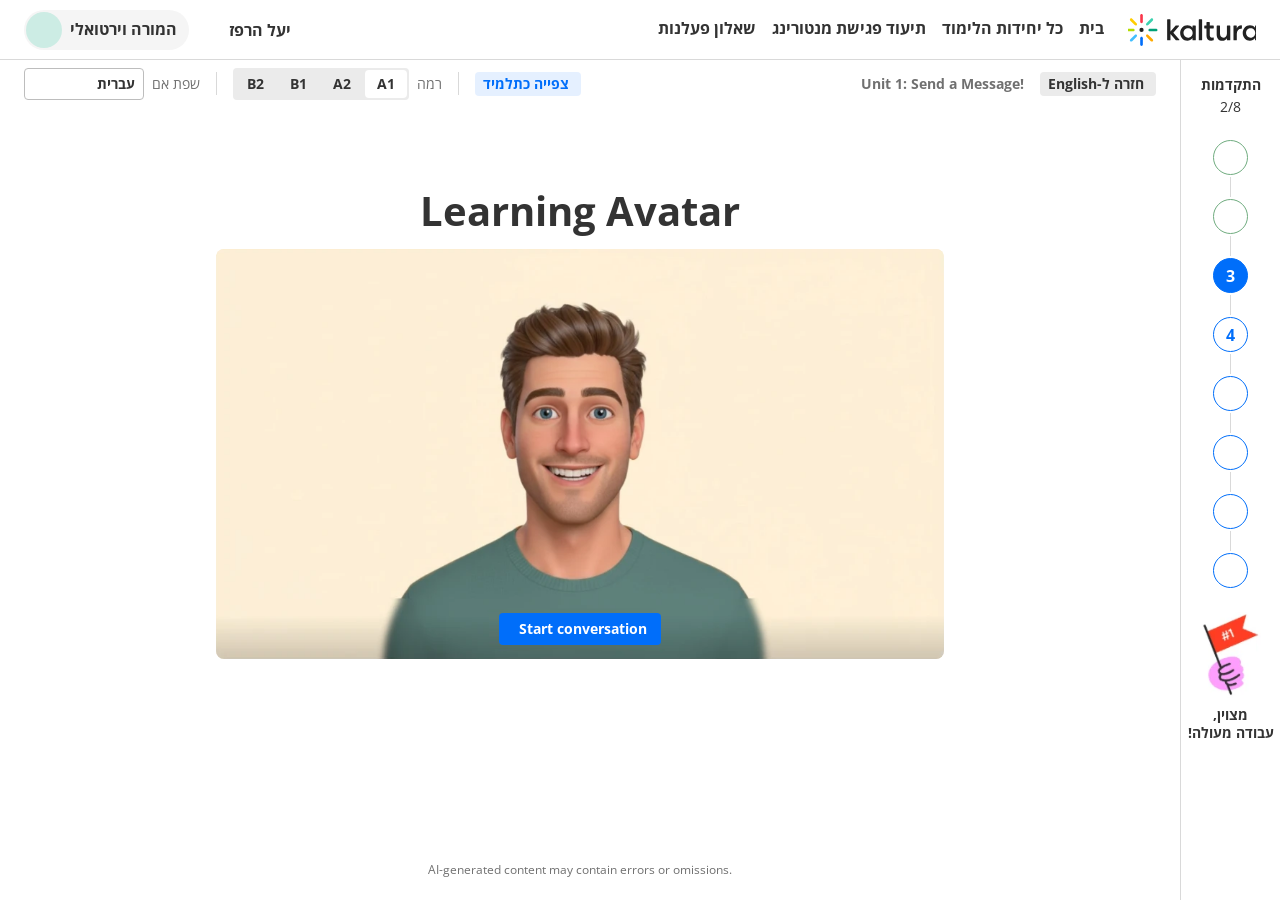
==== lesson.html @ 0e534168 "Add landing, unit and lesson prototypes; update DS to v1.1 (MoE-720) - Landing pages (landing.html, " ====
<!DOCTYPE html>
<html lang="he" dir="rtl">
<head>
  <meta charset="utf-8">
  <meta name="viewport" content="width=device-width, initial-scale=1">
  <title>שיעור - Kaltura</title>
  <link rel="stylesheet" href="ds/styles.css">
  <!-- Prototype-only: Hebrew font. DS font (Lato) has no Hebrew glyphs. -->
  <link rel="stylesheet" href="https://fonts.googleapis.com/css2?family=Open+Sans:wght@400;700&display=swap">
  <link rel="stylesheet" href="app.css">
</head>
<body>
  <!-- Lesson shell: Figma MoE-720 "Learning Component Page" (node 4742-72866). Static front end.
       The lesson content loads in the iframe (lesson-content.html). -->
  <div class="app unit-page lesson-page">

    <header class="app-header">
      <a href="index.html"><img class="app-logo" src="assets/kaltura-logo-cropped.svg" alt="Kaltura"></a>
      <nav class="app-nav" aria-label="ניווט ראשי">
        <a href="index.html" class="app-nav-link">בית</a>
        <a href="unit.html" class="app-nav-link">כל יחידות הלימוד</a>
        <a href="#" class="app-nav-link">תיעוד פגישת מנטורינג</a>
        <a href="#" class="app-nav-link">שאלון פעלנות</a>
      </nav>
      <div class="app-header-spacer"></div>
      <button class="app-user-menu" type="button">
        <ds-icon name="user" size="24"></ds-icon>
        <span>יעל הרפז</span>
        <ds-icon name="chevron-down" size="16"></ds-icon>
      </button>
      <button class="unit-tutor" type="button">
        <span>המורה וירטואלי</span>
        <!-- Figma shows an illustrated avatar; no image asset yet, so a DS user picture with an icon stands in -->
        <span class="ds-user-picture ds-user-picture-md ds-user-picture-round"><ds-icon name="gen-ai" size="24"></ds-icon></span>
      </button>
    </header>

    <div class="lesson-layout">
      <aside class="lesson-rail" aria-label="התקדמות ביחידה">
        <span class="lesson-rail-title">התקדמות</span>
        <span id="lesson-progress">2/8</span>
        <ol class="lesson-steps">
          <li><span class="lesson-step lesson-step-done"><ds-icon name="check" size="24"></ds-icon></span></li>
          <li><span class="lesson-step lesson-step-done"><ds-icon name="check" size="24"></ds-icon></span></li>
          <li><span class="lesson-step lesson-step-current" aria-current="step">3</span></li>
          <li><span class="lesson-step">4</span></li>
          <li><span class="lesson-step"><ds-icon name="lock" size="24"></ds-icon></span></li>
          <li><span class="lesson-step"><ds-icon name="lock" size="24"></ds-icon></span></li>
          <li><span class="lesson-step"><ds-icon name="lock" size="24"></ds-icon></span></li>
          <li><span class="lesson-step"><ds-icon name="lock" size="24"></ds-icon></span></li>
        </ol>
        <!-- Cropped from a screenshot of the live app; replace with the original asset when available -->
        <img class="lesson-cheer-art" src="assets/lesson-flag.png" alt="">
        <span class="lesson-cheer">מצוין,<br>עבודה מעולה!</span>
      </aside>

      <main class="lesson-main">
        <div class="lesson-bar">
          <a class="lesson-back" href="unit.html"><ds-icon name="arrow-right" size="16"></ds-icon><span>חזרה ל-<span dir="ltr">English</span></span></a>
          <span class="lesson-name" dir="ltr">Unit 1: Send a Message!</span>
          <div class="lesson-bar-spacer"></div>
          <span class="lesson-mode-pill"><ds-icon name="visible" size="16"></ds-icon><span>צפייה כתלמיד</span></span>
          <span class="lesson-bar-divider" aria-hidden="true"></span>
          <!-- Student view settings (teacher previews as a student): level (DS segmented) and the student's native language (DS select) -->
          <div class="lesson-bar-group">
            <span class="lesson-bar-label" id="lesson-level-label">רמה</span>
            <div class="ds-segmented" role="radiogroup" aria-labelledby="lesson-level-label">
              <button class="ds-segmented-item" role="radio" aria-checked="true"><span>A1</span></button>
              <button class="ds-segmented-item" role="radio" aria-checked="false"><span>A2</span></button>
              <button class="ds-segmented-item" role="radio" aria-checked="false"><span>B1</span></button>
              <button class="ds-segmented-item" role="radio" aria-checked="false"><span>B2</span></button>
            </div>
          </div>
          <span class="lesson-bar-divider" aria-hidden="true"></span>
          <div class="lesson-bar-group">
            <span class="lesson-bar-label" id="lesson-lang-label">שפת אם</span>
            <div class="ds-select-wrapper lesson-lang-select">
              <button class="ds-select" aria-haspopup="listbox" aria-labelledby="lesson-lang-label">
                <span>עברית</span>
                <ds-icon class="ds-select-chevron" name="chevron-down" size="16"></ds-icon>
              </button>
              <div class="ds-select-menu" role="listbox">
                <button class="ds-select-item" role="option" aria-selected="true" data-value="he"><span class="ds-select-item-label">עברית</span><ds-icon class="ds-select-item-trailing" name="check" size="16"></ds-icon></button>
                <button class="ds-select-item" role="option" data-value="ar"><span class="ds-select-item-label">ערבית</span></button>
                <button class="ds-select-item" role="option" data-value="en"><span class="ds-select-item-label">אנגלית</span></button>
              </div>
            </div>
          </div>
        </div>
        <iframe class="lesson-frame" src="lesson-content.html" title="תוכן השיעור"></iframe>
      </main>
    </div>


  </div>

  <script src="ds/ds-icons.js"></script>
  <script src="ds/ds.js"></script>
</body>
</html>
---- ds/styles.css ----
/* ============================================
   @ds/ui — Design System Styles
   ============================================ */

@import url('https://fonts.googleapis.com/css2?family=Lato:wght@400;700&display=swap');

/* ---- Design Tokens ---- */
:root {
  /* Primary */
  --ds-primary: #006efa;
  --ds-primary-darker: #004cad;
  --ds-primary-brighter: #4798ff;
  --ds-primary-text-contrast: #ffffff;

  /* Danger */
  --ds-danger: #ca1c2d;
  --ds-danger-darker: #9d1523;
  --ds-danger-brighter: #e33547;
  --ds-danger-text-contrast: #ffffff;

  /* Acknowledgement */
  --ds-warning: #E86925;
  --ds-warning-text-contrast: #ffffff;
  --ds-success: #23803a;
  --ds-success-text-contrast: #ffffff;

  /* Brand */
  --ds-stream-blue: #006EFA;
  --ds-screen-green: #00A078;

  /* Accent (selected-tab indicator) */
  --ds-accent: #ffaa00;

  /* Secondary text (menu item descriptions) */
  --ds-text-subtle: #888888;
  --ds-text-subtle-disabled: #cccccc;

  /* Tints — translucent brand colors for hover / selected backgrounds */
  --ds-primary-tint-6: rgba(0,110,250,0.06);
  --ds-primary-tint-10: rgba(0,110,250,0.1);
  --ds-danger-tint-10: rgba(202,28,45,0.1);

  /* Tones — Light Theme */
  --ds-tone-1: #333333;
  --ds-tone-2: #707070;
  --ds-tone-3: #878787;
  --ds-tone-4: #bdbdbd;
  --ds-tone-5: #d9d9d9;
  --ds-tone-6: #ebebeb;
  --ds-tone-7: #f5f5f5;
  --ds-tone-8: #ffffff;

  /* Surfaces */
  --ds-background: #ffffff;
  --ds-paper: #f5f5f5;
  --ds-elevated: #ffffff;

  /* Opacity — Black */
  --ds-b-20: rgba(0,0,0,0.2);
  --ds-b-30: rgba(0,0,0,0.3);
  --ds-b-40: rgba(0,0,0,0.4);
  --ds-b-60: rgba(0,0,0,0.6);
  --ds-b-70: rgba(0,0,0,0.7);
  --ds-b-100: #000000;

  /* Opacity — White */
  --ds-w-20: rgba(255,255,255,0.2);
  --ds-w-40: rgba(255,255,255,0.4);
  --ds-w-60: rgba(255,255,255,0.6);
  --ds-w-70: rgba(255,255,255,0.7);
  --ds-w-80: rgba(255,255,255,0.8);
  --ds-w-100: #ffffff;

  /* Hover Mode */
  --ds-hover-black: #000000;

  /* Radius */
  --ds-roundness-tiny: 3px;
  --ds-roundness-1: 4px;
  --ds-roundness-2: 8px;
  --ds-roundness-3: 12px;

  /* Spacing — 4px base. space-N = N x 4px. Half steps use a dash: 1-5 = 1.5 x 4px = 6px. */
  --ds-space-0-25: 1px;
  --ds-space-0-5: 2px;
  --ds-space-0-75: 3px;
  --ds-space-1: 4px;
  --ds-space-1-5: 6px;
  --ds-space-2: 8px;
  --ds-space-2-5: 10px;
  --ds-space-3: 12px;
  --ds-space-3-5: 14px;
  --ds-space-4: 16px;
  --ds-space-4-5: 18px;
  --ds-space-5: 20px;
  --ds-space-5-5: 22px;
  --ds-space-6: 24px;
  --ds-space-7: 28px;
  --ds-space-8: 32px;
  --ds-space-10: 40px;
  --ds-space-16: 64px;

  /* Typography */
  --ds-font-family: 'Lato', sans-serif;

  --ds-font-size-1: 11px;
  --ds-font-size-2: 12px;
  --ds-font-size-3: 13px;
  --ds-font-size-4: 14px;
  --ds-font-size-5: 16px;
  --ds-font-size-6: 18px;
  --ds-font-size-7: 48px;
  --ds-font-size-h3: 24px;

  --ds-font-weight-regular: 400;
  --ds-font-weight-bold: 700;

  --ds-line-height-solid: 1;
  --ds-line-height-16: 16px;
  --ds-line-height-18: 18px;
  --ds-line-height-20: 20px;
  --ds-line-height-21: 21px;
  --ds-line-height-24: 24px;
  --ds-line-height-h3: 1.2;

  /* Shadows */
  --ds-shadow-menu: 0 0 0 1px var(--ds-b-20), 0 4px 30px -8px var(--ds-b-20);
  --ds-shadow-floating: 0 0 0 0 var(--ds-b-20), 0 4px 30px 0 var(--ds-b-20);

  /* Motion */
  --ds-duration-fast: 0.1s;
  --ds-duration-base: 0.15s;
  --ds-duration-slow: 0.2s;
  --ds-duration-exit: 0.35s;
  --ds-duration-enter: 0.5s;
  --ds-duration-spin: 0.8s;
  --ds-ease-out: cubic-bezier(0.16, 1, 0.3, 1);

  /* Opacity */
  --ds-opacity-disabled: 0.5;

  /* Layering */
  --ds-z-dropdown: 100;
  --ds-z-tooltip: 100;
  --ds-z-modal: 1000;
  --ds-z-toast: 9999;

  /* Modal widths */
  --ds-modal-width-sm: 400px;
  --ds-modal-width-md: 560px;
  --ds-modal-width-lg: 800px;
  --ds-modal-width-xl: 960px;
}

/* ---- Dark Theme Override ---- */
[data-theme="dark"] {
  --ds-tone-1: #FFFFFF;
  --ds-tone-2: #CCCCCC;
  --ds-tone-3: #999999;
  --ds-tone-4: #666666;
  --ds-tone-5: #525252;
  --ds-tone-6: #383838;
  --ds-tone-7: #212121;
  --ds-tone-8: #000000;
  --ds-background: #121212;
  --ds-paper: #242424;
  --ds-elevated: #333333;
}

/* ---- Global Typography ---- */
html, body {
  font-family: var(--ds-font-family);
}

/* ---- Base Reset for DS components ---- */
[class^="ds-"],
[class*=" ds-"] {
  box-sizing: border-box;
  font-family: var(--ds-font-family);
}

/* ============================================
   Button
   ============================================ */
.ds-btn {
  display: inline-flex;
  align-items: center;
  justify-content: center;
  gap: var(--ds-space-1-5);
  font-family: var(--ds-font-family);
  font-weight: var(--ds-font-weight-bold);
  font-size: var(--ds-font-size-4);
  border: none;
  cursor: pointer;
  transition: all var(--ds-duration-base);
  border-radius: var(--ds-roundness-1);
  white-space: nowrap;
  text-decoration: none;
  line-height: var(--ds-line-height-solid);
}
.ds-btn:focus-visible {
  outline: 2px solid var(--ds-primary);
  outline-offset: 2px;
}

/* Sizes */
.ds-btn-sm { height: 24px; min-width: 70px; padding: 0 var(--ds-space-2-5); font-size: var(--ds-font-size-3); }
.ds-btn-md { height: 32px; min-width: 86px; padding: 0 var(--ds-space-3-5); }
.ds-btn-lg { height: 40px; min-width: 99px; padding: 0 var(--ds-space-4-5); font-size: var(--ds-font-size-5); }
.ds-btn-xl { height: 48px; min-width: 99px; padding: 0 var(--ds-space-5-5); font-size: var(--ds-font-size-5); }

/* Variants */
.ds-btn-primary { background: var(--ds-primary); color: var(--ds-primary-text-contrast); }
.ds-btn-primary:hover { background: var(--ds-primary-darker); }

.ds-btn-secondary { background: var(--ds-tone-6); color: var(--ds-tone-1); border: none; }
.ds-btn-secondary:hover { background: var(--ds-tone-5); }

.ds-btn-danger { background: var(--ds-danger); color: var(--ds-danger-text-contrast); }
.ds-btn-danger:hover { background: var(--ds-danger-darker); }

/* Disabled — applied via :disabled pseudo-class for real buttons.
   Outline style: empty background, tone-4 border and text. */
.ds-btn:disabled,
.ds-btn[aria-disabled="true"] {
  background: transparent;
  color: var(--ds-tone-4);
  border: 1px solid var(--ds-tone-4);
  cursor: not-allowed;
  pointer-events: none;
}

/* Borderless — transparent bg, colored text, bg on hover */
.ds-btn-borderless { background: transparent; }
.ds-btn-borderless.ds-btn-primary { background: transparent; color: var(--ds-primary); }
.ds-btn-borderless.ds-btn-primary:hover { background: var(--ds-primary-tint-10); }
.ds-btn-borderless.ds-btn-secondary { background: transparent; color: var(--ds-tone-1); }
.ds-btn-borderless.ds-btn-secondary:hover { background: var(--ds-tone-5); }
.ds-btn-borderless.ds-btn-danger { background: transparent; color: var(--ds-danger); }
.ds-btn-borderless.ds-btn-danger:hover { background: var(--ds-danger-tint-10); }
/* Borderless disabled: no border, tone-4 text */
.ds-btn.ds-btn-borderless:disabled,
.ds-btn.ds-btn-borderless[aria-disabled="true"] {
  background: transparent;
  color: var(--ds-tone-4);
  border: none;
}

/* Icon-only */
.ds-btn-icon { min-width: unset; padding: 0; }
.ds-btn-icon.ds-btn-sm { width: 24px; }
.ds-btn-icon.ds-btn-md { width: 32px; }
.ds-btn-icon.ds-btn-md svg { width: 24px; height: 24px; }
.ds-btn-icon.ds-btn-lg { width: 40px; }
.ds-btn-icon.ds-btn-lg svg { width: 24px; height: 24px; }
.ds-btn-icon.ds-btn-xl { width: 48px; }

/* Circular */
.ds-btn-circular {
  display: inline-flex;
  align-items: center;
  justify-content: center;
  border-radius: 50%;
  border: none;
  cursor: pointer;
  background: var(--ds-b-60);
  color: var(--ds-w-100);
  transition: all var(--ds-duration-base);
  padding: 0;
}
.ds-btn-circular:hover {
  background: var(--ds-b-70);
}
.ds-btn-circular:focus-visible {
  background: var(--ds-b-70);
  outline: 2px solid var(--ds-primary);
  outline-offset: 2px;
}
.ds-btn-circular:disabled,
.ds-btn-circular[aria-disabled="true"] {
  background: var(--ds-tone-5);
  color: var(--ds-tone-4);
  cursor: not-allowed;
  pointer-events: none;
}
.ds-btn-circular-sm { width: 32px; height: 32px; }
.ds-btn-circular-sm svg { width: 24px; height: 24px; }
.ds-btn-circular-md { width: 48px; height: 48px; }
.ds-btn-circular-md svg { width: 36px; height: 36px; }
.ds-btn-circular-lg { width: 56px; height: 56px; }
.ds-btn-circular-lg svg { width: 36px; height: 36px; }

/* Circular — dark theme */
[data-theme="dark"] .ds-btn-circular {
  background: var(--ds-w-60);
  color: var(--ds-w-100);
}
[data-theme="dark"] .ds-btn-circular:hover {
  background: var(--ds-w-70);
}
[data-theme="dark"] .ds-btn-circular:focus-visible {
  background: var(--ds-w-70);
}

/* ============================================
   Input
   ============================================ */
.ds-input {
  font-family: var(--ds-font-family);
  font-weight: var(--ds-font-weight-regular);
  border: 1px solid var(--ds-tone-3);
  border-radius: var(--ds-roundness-1);
  background: var(--ds-tone-8);
  color: var(--ds-tone-1);
  outline: none;
  transition: all var(--ds-duration-base);
  padding: 0 var(--ds-space-2-5);
  width: 100%;
}
.ds-input::placeholder { color: var(--ds-tone-3); }
.ds-input:hover { border-color: var(--ds-tone-2); }
.ds-input:focus { border-color: var(--ds-primary); }

/* Sizes */
.ds-input-md { height: 32px; font-size: var(--ds-font-size-4); }
.ds-input-lg { height: 40px; font-size: var(--ds-font-size-5); }
.ds-input-xl { height: 48px; font-size: var(--ds-font-size-5); }

/* States */
.ds-input-error { border-color: var(--ds-danger); }
.ds-input-error:focus { border-color: var(--ds-danger); }

.ds-input:disabled {
  background: var(--ds-tone-8);
  border-color: var(--ds-tone-4);
  color: var(--ds-tone-4);
  cursor: not-allowed;
}

/* ============================================
   Textarea
   ============================================ */
.ds-textarea {
  font-family: var(--ds-font-family);
  font-weight: var(--ds-font-weight-regular);
  border: 1px solid var(--ds-tone-3);
  border-radius: var(--ds-roundness-1);
  background: var(--ds-tone-8);
  color: var(--ds-tone-1);
  outline: none;
  transition: all var(--ds-duration-base);
  padding: var(--ds-space-2) var(--ds-space-2-5);
  min-height: 88px;
  resize: vertical;
  font-size: var(--ds-font-size-4);
  width: 100%;
}
.ds-textarea::placeholder { color: var(--ds-tone-3); }
.ds-textarea:hover { border-color: var(--ds-tone-2); }
.ds-textarea:focus { border-color: var(--ds-primary); }
.ds-textarea-error { border-color: var(--ds-danger); }
.ds-textarea-error:focus { border-color: var(--ds-danger); }
.ds-textarea:disabled {
  background: var(--ds-tone-8);
  border-color: var(--ds-tone-4);
  color: var(--ds-tone-4);
  cursor: not-allowed;
}

/* ============================================
   Checkbox
   ============================================ */
.ds-checkbox {
  display: inline-flex;
  align-items: center;
  gap: var(--ds-space-2);
  cursor: pointer;
  font-size: var(--ds-font-size-4);
  color: var(--ds-tone-1);
  position: relative;
}
.ds-checkbox-input {
  position: absolute;
  width: 1px;
  height: 1px;
  padding: 0;
  margin: -1px;
  overflow: hidden;
  clip: rect(0,0,0,0);
  white-space: nowrap;
  border-width: 0;
}
.ds-checkbox-indicator {
  width: 18px;
  height: 18px;
  flex-shrink: 0;
  border: 1px solid var(--ds-tone-3);
  border-radius: var(--ds-roundness-1);
  background: var(--ds-tone-8);
  display: inline-flex;
  align-items: center;
  justify-content: center;
  transition: all var(--ds-duration-base);
}
.ds-checkbox-indicator svg {
  display: none;
}

/* Checked */
.ds-checkbox-input:checked + .ds-checkbox-indicator {
  background: var(--ds-primary);
  border-color: var(--ds-primary);
}
.ds-checkbox-input:checked + .ds-checkbox-indicator svg {
  display: block;
}

/* Indeterminate */
.ds-checkbox-input:indeterminate + .ds-checkbox-indicator {
  background: var(--ds-primary);
  border-color: var(--ds-primary);
}
.ds-checkbox-input:indeterminate + .ds-checkbox-indicator svg {
  display: block;
}

/* Disabled */
.ds-checkbox-input:disabled + .ds-checkbox-indicator {
  background: var(--ds-tone-7);
  border-color: var(--ds-tone-4);
  cursor: not-allowed;
}
.ds-checkbox-input:disabled ~ .ds-checkbox-label {
  color: var(--ds-tone-4);
  cursor: not-allowed;
}
.ds-checkbox:has(.ds-checkbox-input:disabled) {
  cursor: not-allowed;
}

/* Focus */
.ds-checkbox-input:focus-visible + .ds-checkbox-indicator {
  outline: 2px solid var(--ds-primary);
  outline-offset: 2px;
}

/* ============================================
   Radio
   ============================================ */
.ds-radio {
  display: inline-flex;
  align-items: center;
  gap: var(--ds-space-2);
  cursor: pointer;
  font-size: var(--ds-font-size-4);
  color: var(--ds-tone-1);
  position: relative;
}
.ds-radio-input {
  position: absolute;
  width: 1px;
  height: 1px;
  padding: 0;
  margin: -1px;
  overflow: hidden;
  clip: rect(0,0,0,0);
  white-space: nowrap;
  border-width: 0;
}
.ds-radio-indicator {
  width: 18px;
  height: 18px;
  flex-shrink: 0;
  border: 1px solid var(--ds-tone-3);
  border-radius: 50%;
  background: var(--ds-tone-8);
  display: inline-flex;
  align-items: center;
  justify-content: center;
  transition: all var(--ds-duration-base);
}
.ds-radio-indicator::after {
  content: '';
  display: block;
  width: 8px;
  height: 8px;
  background: var(--ds-w-100);
  border-radius: 50%;
  opacity: 0;
  transition: opacity var(--ds-duration-base);
}

/* Selected */
.ds-radio-input:checked + .ds-radio-indicator {
  background: var(--ds-primary);
  border-color: var(--ds-primary);
}
.ds-radio-input:checked + .ds-radio-indicator::after {
  opacity: 1;
}

/* Disabled */
.ds-radio-input:disabled + .ds-radio-indicator {
  background: var(--ds-tone-7);
  border-color: var(--ds-tone-4);
  cursor: not-allowed;
}
.ds-radio-input:disabled ~ .ds-radio-label {
  color: var(--ds-tone-4);
  cursor: not-allowed;
}
.ds-radio:has(.ds-radio-input:disabled) {
  cursor: not-allowed;
}

/* Focus */
.ds-radio-input:focus-visible + .ds-radio-indicator {
  outline: 2px solid var(--ds-primary);
  outline-offset: 2px;
}

/* ============================================
   Switch
   ============================================ */
.ds-switch {
  display: inline-flex;
  align-items: center;
  gap: var(--ds-space-2);
}
.ds-switch-track {
  position: relative;
  cursor: pointer;
  transition: all var(--ds-duration-base);
  border-radius: var(--ds-roundness-3);
  border: none;
  padding: 0;
  outline: none;
}
.ds-switch-track:focus-visible {
  outline: 2px solid var(--ds-primary);
  outline-offset: 2px;
}

/* Sizes */
.ds-switch-sm { width: 32px; height: 16px; }
.ds-switch-lg { width: 44px; height: 24px; }

/* States */
.ds-switch-off { background: var(--ds-tone-3); }
.ds-switch-on { background: var(--ds-primary); }

.ds-switch-handle {
  position: absolute;
  top: 2px;
  background: var(--ds-w-100);
  border-radius: 50%;
  transition: all var(--ds-duration-base);
}
.ds-switch-sm .ds-switch-handle { width: 12px; height: 12px; }
.ds-switch-lg .ds-switch-handle { width: 20px; height: 20px; }

.ds-switch-off .ds-switch-handle { left: 2px; }
.ds-switch-on.ds-switch-sm .ds-switch-handle { left: 18px; }
.ds-switch-on.ds-switch-lg .ds-switch-handle { left: 22px; }

/* Disabled */
.ds-switch-track:disabled {
  opacity: var(--ds-opacity-disabled);
  cursor: not-allowed;
}

.ds-switch-content {
  display: flex;
  flex-direction: column;
}
.ds-switch-label {
  font-size: var(--ds-font-size-4);
  font-weight: var(--ds-font-weight-bold);
  color: var(--ds-tone-1);
}
.ds-switch-description {
  font-size: var(--ds-font-size-3);
  color: var(--ds-tone-2);
}

/* ============================================
   FormField
   ============================================ */
.ds-form-field {
  margin-bottom: var(--ds-space-5);
}
.ds-form-label {
  display: flex;
  align-items: center;
  gap: var(--ds-space-1-5);
  font-family: var(--ds-font-family);
  font-size: var(--ds-font-size-4);
  font-weight: var(--ds-font-weight-bold);
  margin-bottom: var(--ds-space-1);
  color: var(--ds-tone-1);
}
.ds-form-counter {
  font-weight: var(--ds-font-weight-regular);
  color: var(--ds-tone-2);
  margin-left: auto;
}
.ds-form-desc {
  font-family: var(--ds-font-family);
  font-size: var(--ds-font-size-3);
  font-weight: var(--ds-font-weight-bold);
  color: var(--ds-tone-2);
  margin: 0 0 var(--ds-space-1);
}
.ds-form-error {
  font-family: var(--ds-font-family);
  font-size: var(--ds-font-size-4);
  color: var(--ds-danger);
  margin-top: var(--ds-space-1);
}

/* ============================================
   Select
   ============================================ */

/* -- Wrapper (positions trigger + menu) -- */
.ds-select-wrapper {
  position: relative;
  display: inline-block;
}

/* -- Trigger -- */
.ds-select {
  display: inline-flex;
  align-items: center;
  gap: var(--ds-space-2);
  height: 32px;
  padding: 0 var(--ds-space-2);
  font-family: var(--ds-font-family);
  font-weight: var(--ds-font-weight-bold);
  font-size: var(--ds-font-size-4);
  color: var(--ds-tone-1);
  background: var(--ds-background);
  border: 1px solid var(--ds-tone-4);
  border-radius: var(--ds-roundness-1);
  cursor: pointer;
  outline: none;
  transition: all var(--ds-duration-base);
  white-space: nowrap;
  line-height: var(--ds-line-height-solid);
}
.ds-select:hover {
  background: var(--ds-tone-6);
  border-color: var(--ds-tone-5);
}
.ds-select:focus-visible,
.ds-select[aria-expanded="true"] {
  background: var(--ds-tone-6);
  border-color: var(--ds-tone-6);
}
.ds-select:disabled,
.ds-select[aria-disabled="true"] {
  background: var(--ds-background);
  border-color: var(--ds-tone-6);
  color: var(--ds-tone-4);
  cursor: not-allowed;
  pointer-events: none;
}
.ds-select:disabled .ds-select-icon,
.ds-select[aria-disabled="true"] .ds-select-icon {
  color: var(--ds-tone-4);
}

/* Chevron flip when open */
.ds-select[aria-expanded="true"] .ds-select-chevron {
  transform: rotate(180deg);
}

/* Borderless variant */
.ds-select-borderless {
  border-color: transparent;
}
.ds-select-borderless:hover {
  border-color: transparent;
}
.ds-select-borderless:focus-visible,
.ds-select-borderless[aria-expanded="true"] {
  border-color: transparent;
}
.ds-select-borderless:disabled,
.ds-select-borderless[aria-disabled="true"] {
  border-color: transparent;
}

/* Icon-only trigger */
.ds-select-icon-only {
  padding: 0 var(--ds-space-1);
}

/* Select icon wrapper (leading icon) */
.ds-select-icon {
  display: inline-flex;
  flex-shrink: 0;
  color: var(--ds-tone-1);
}

/* Chevron */
.ds-select-chevron {
  display: inline-flex;
  flex-shrink: 0;
  color: var(--ds-tone-2);
  transition: transform var(--ds-duration-base);
}
.ds-select:disabled .ds-select-chevron,
.ds-select[aria-disabled="true"] .ds-select-chevron {
  color: var(--ds-tone-4);
}

/* -- Dropdown Menu -- */
.ds-select-menu {
  width: 260px;
  max-height: 320px;
  overflow-y: auto;
  background: var(--ds-elevated);
  border-radius: var(--ds-roundness-1);
  padding: var(--ds-space-2) 0;
  box-shadow: var(--ds-shadow-menu);
}

/* When menu is inside a wrapper, position it absolutely & hide by default */
.ds-select-wrapper .ds-select-menu {
  position: absolute;
  top: calc(100% + var(--ds-space-1));
  left: 0;
  z-index: var(--ds-z-dropdown);
  display: none;
}
.ds-select-wrapper.ds-select-open .ds-select-menu {
  display: block;
}

/* -- Menu Item -- */
.ds-select-item {
  display: flex;
  align-items: center;
  gap: var(--ds-space-2);
  width: 100%;
  padding: var(--ds-space-2) var(--ds-space-4);
  position: relative;
  font-family: var(--ds-font-family);
  font-weight: var(--ds-font-weight-bold);
  font-size: var(--ds-font-size-4);
  line-height: var(--ds-line-height-24);
  color: var(--ds-tone-1);
  background: none;
  border: none;
  cursor: pointer;
  text-align: left;
  outline: none;
}
.ds-select-item::before {
  content: '';
  position: absolute;
  inset: var(--ds-space-1);
  border-radius: var(--ds-roundness-1);
  transition: background var(--ds-duration-fast);
}
.ds-select-item:hover::before {
  background: var(--ds-tone-6);
}
.ds-select-item > * {
  position: relative;
}

/* Item label text */
.ds-select-item-label {
  flex: 1 0 0;
  min-width: 0;
}

/* Item description (below label) */
.ds-select-item-desc {
  font-weight: var(--ds-font-weight-regular);
  font-size: var(--ds-font-size-3);
  line-height: normal;
  color: var(--ds-text-subtle);
}

/* Item trailing icon (check, chevron-right) */
.ds-select-item-trailing {
  display: inline-flex;
  flex-shrink: 0;
}

/* Disabled item */
.ds-select-item[aria-disabled="true"] {
  color: var(--ds-tone-4);
  cursor: not-allowed;
  pointer-events: none;
}
.ds-select-item[aria-disabled="true"]:hover::before {
  background: none;
}
.ds-select-item[aria-disabled="true"] .ds-select-item-desc {
  color: var(--ds-text-subtle-disabled);
}

/* -- Separator -- */
.ds-select-separator {
  padding: var(--ds-space-2) 0 0;
}
.ds-select-separator-line {
  border: none;
  border-top: 1px solid var(--ds-tone-4);
  margin: 0 0 var(--ds-space-2);
}
.ds-select-separator-title {
  padding: 0 var(--ds-space-4) var(--ds-space-2);
  font-family: var(--ds-font-family);
  font-weight: var(--ds-font-weight-bold);
  font-size: var(--ds-font-size-4);
  line-height: var(--ds-line-height-16);
  color: var(--ds-tone-2);
}

/* ============================================
   Tabs
   ============================================ */
.ds-tabs {
  display: flex;
  gap: var(--ds-space-6);
  align-items: start;
  border-bottom: 1px solid var(--ds-tone-4);
}

.ds-tab {
  display: inline-flex;
  align-items: center;
  justify-content: center;
  gap: var(--ds-space-2);
  height: 56px;
  padding: 0 var(--ds-space-2);
  font-family: var(--ds-font-family);
  font-weight: var(--ds-font-weight-bold);
  font-size: var(--ds-font-size-5);
  line-height: var(--ds-line-height-21);
  color: var(--ds-tone-1);
  background: none;
  border: none;
  border-bottom: 3px solid transparent;
  cursor: pointer;
  white-space: nowrap;
  outline: none;
  transition: color var(--ds-duration-base), border-color var(--ds-duration-base);
  margin-bottom: -1px; /* overlap container border */
}
.ds-tab:hover {
  color: var(--ds-primary);
}
.ds-tab:hover .ds-tab-icon {
  color: var(--ds-primary);
}
.ds-tab:active {
  color: var(--ds-primary-brighter);
}
.ds-tab:focus-visible {
  outline: 2px solid var(--ds-primary);
  outline-offset: -2px;
  border-radius: var(--ds-roundness-1);
}

/* Current / selected tab */
.ds-tab[aria-selected="true"] {
  border-bottom-color: var(--ds-accent);
}

/* Disabled */
.ds-tab:disabled,
.ds-tab[aria-disabled="true"] {
  color: var(--ds-tone-4);
  cursor: not-allowed;
  pointer-events: none;
}
.ds-tab:disabled .ds-tab-icon,
.ds-tab[aria-disabled="true"] .ds-tab-icon {
  color: var(--ds-tone-4);
}

/* Tab icon */
.ds-tab-icon {
  display: inline-flex;
  flex-shrink: 0;
  color: var(--ds-tone-1);
  transition: color var(--ds-duration-base);
}

/* Tab chevron (for select-style tabs) */
.ds-tab-chevron {
  display: inline-flex;
  flex-shrink: 0;
  transition: color var(--ds-duration-base);
}

/* ============================================
   Segmented Control
   ============================================ */
.ds-segmented {
  display: inline-flex;
  align-items: center;
  gap: var(--ds-space-0-5);
  padding: var(--ds-space-0-5);
  background: var(--ds-tone-6);
  border-radius: var(--ds-roundness-1);
}

.ds-segmented-item {
  display: inline-flex;
  align-items: center;
  justify-content: center;
  gap: var(--ds-space-1);
  height: 28px;
  padding: var(--ds-space-0-5) var(--ds-space-3);
  font-family: var(--ds-font-family);
  font-weight: var(--ds-font-weight-bold);
  font-size: var(--ds-font-size-4);
  line-height: var(--ds-line-height-solid);
  color: var(--ds-tone-1);
  background: none;
  border: none;
  border-radius: var(--ds-roundness-1);
  cursor: pointer;
  white-space: nowrap;
  outline: none;
  transition: background var(--ds-duration-base);
}

/* Hover */
.ds-segmented-item:hover {
  background: var(--ds-tone-5);
}

/* Focus */
.ds-segmented-item:focus-visible {
  background: var(--ds-tone-4);
  outline: 2px solid var(--ds-primary);
  outline-offset: -2px;
}

/* Selected */
.ds-segmented-item[aria-checked="true"] {
  background: var(--ds-tone-8);
}
.ds-segmented-item[aria-checked="true"]:hover {
  background: var(--ds-tone-8);
}

/* Disabled */
.ds-segmented-item:disabled {
  color: var(--ds-tone-4);
  cursor: not-allowed;
  pointer-events: none;
}
.ds-segmented-item:disabled svg {
  color: var(--ds-tone-4);
}

/* Icon inside item */
.ds-segmented-icon {
  display: inline-flex;
  flex-shrink: 0;
  color: inherit;
}

/* ============================================
   Data Table
   ============================================ */

/* -- Wrapper -- */
.ds-table {
  width: 100%;
  font-family: var(--ds-font-family);
}

/* -- Action Bar -- */
.ds-table-action-bar {
  display: flex;
  align-items: center;
  gap: var(--ds-space-2);
  height: 32px;
  margin-bottom: var(--ds-space-4);
}
.ds-table-action-bar-spacer {
  flex: 1 1 auto;
}

/* -- Table element -- */
.ds-table table {
  width: 100%;
  border-collapse: collapse;
  table-layout: fixed;
}

/* -- Header Row -- */
.ds-table thead th {
  height: 36px;
  padding: 0 var(--ds-space-2);
  font-family: var(--ds-font-family);
  font-weight: var(--ds-font-weight-bold);
  font-size: var(--ds-font-size-3);
  line-height: var(--ds-line-height-16);
  color: var(--ds-tone-2);
  text-align: left;
  white-space: nowrap;
  border-bottom: 1px solid var(--ds-tone-5);
  vertical-align: middle;
  user-select: none;
}

/* Sortable header */
.ds-table-sortable {
  cursor: pointer;
  transition: color var(--ds-duration-base);
}
.ds-table-sortable:hover {
  color: var(--ds-tone-1);
}

/* Sort indicator */
.ds-table-sort-icon {
  display: inline-flex;
  vertical-align: middle;
  margin-left: var(--ds-space-1);
  color: inherit;
}

/* Active sort column header */
.ds-table-sorted {
  color: var(--ds-tone-1);
}

/* -- Body Row -- */
.ds-table tbody tr {
  height: 64px;
  border-bottom: 1px solid var(--ds-tone-6);
  transition: background var(--ds-duration-fast);
}
.ds-table tbody tr:hover {
  background: var(--ds-tone-7);
}

/* Selected row */
.ds-table tbody tr.ds-table-row-selected {
  background: var(--ds-primary-tint-6);
}
.ds-table tbody tr.ds-table-row-selected:hover {
  background: var(--ds-primary-tint-10);
}

/* -- Cells -- */
.ds-table tbody td {
  padding: 0 var(--ds-space-2);
  font-size: var(--ds-font-size-4);
  font-weight: var(--ds-font-weight-regular);
  color: var(--ds-tone-1);
  vertical-align: middle;
  white-space: nowrap;
  overflow: hidden;
  text-overflow: ellipsis;
}

/* Highlighted (bold) column — e.g. the name column */
.ds-table-cell-highlight {
  font-weight: var(--ds-font-weight-bold);
}

/* -- Checkbox column -- */
.ds-table-col-checkbox {
  width: 50px;
  padding-left: var(--ds-space-6) !important;
}

/* -- Icon column -- */
.ds-table-col-icon {
  width: 40px;
  padding: var(--ds-space-2) !important;
}
.ds-table-col-icon .ds-table-icon {
  display: inline-flex;
  color: var(--ds-tone-3);
}

/* -- Action column -- */
.ds-table-col-action {
  width: 56px;
  text-align: center;
}

/* -- Status badge -- */
.ds-table-status {
  display: inline-flex;
  align-items: center;
  gap: var(--ds-space-1-5);
  font-weight: var(--ds-font-weight-bold);
  font-size: var(--ds-font-size-4);
}
.ds-table-status::before {
  content: '';
  display: block;
  width: 8px;
  height: 8px;
  border-radius: 50%;
  flex-shrink: 0;
}
.ds-table-status-green { color: var(--ds-screen-green); }
.ds-table-status-green::before { background: var(--ds-screen-green); }
.ds-table-status-orange { color: var(--ds-warning); }
.ds-table-status-orange::before { background: var(--ds-warning); }
.ds-table-status-red { color: var(--ds-danger); }
.ds-table-status-red::before { background: var(--ds-danger); }
.ds-table-status-grey { color: var(--ds-tone-3); }
.ds-table-status-grey::before { background: var(--ds-tone-4); }

/* -- Bulk Action Bar (shown when rows selected) -- */
.ds-table-bulk-bar {
  display: flex;
  align-items: center;
  gap: var(--ds-space-3);
  height: 40px;
  padding: 0 var(--ds-space-4);
  background: var(--ds-tone-7);
  border-radius: var(--ds-roundness-1);
  margin-bottom: var(--ds-space-2);
  font-size: var(--ds-font-size-4);
  font-weight: var(--ds-font-weight-bold);
  color: var(--ds-tone-1);
}
.ds-table-bulk-bar-count {
  color: var(--ds-tone-2);
  font-weight: var(--ds-font-weight-regular);
}

/* -- Pagination -- */
.ds-table-pagination {
  display: flex;
  align-items: center;
  justify-content: center;
  gap: var(--ds-space-1);
  height: 32px;
  border-top: 1px solid var(--ds-tone-5);
}

.ds-table-page {
  display: inline-flex;
  align-items: center;
  justify-content: center;
  width: 24px;
  height: 24px;
  font-family: var(--ds-font-family);
  font-weight: var(--ds-font-weight-bold);
  font-size: var(--ds-font-size-3);
  color: var(--ds-tone-1);
  background: none;
  border: none;
  border-radius: var(--ds-roundness-1);
  cursor: pointer;
  transition: background var(--ds-duration-base);
  padding: 0;
}
.ds-table-page:hover {
  background: var(--ds-tone-5);
}

/* Active page */
.ds-table-page[aria-current="page"] {
  background: var(--ds-tone-2);
  color: var(--ds-tone-8);
}
.ds-table-page[aria-current="page"]:hover {
  background: var(--ds-tone-2);
}

/* Disabled page (prev/next arrows) */
.ds-table-page:disabled {
  color: var(--ds-tone-4);
  cursor: not-allowed;
  pointer-events: none;
}

/* Truncation ellipsis */
.ds-table-page-ellipsis {
  display: inline-flex;
  align-items: center;
  justify-content: center;
  width: 24px;
  height: 24px;
  font-weight: var(--ds-font-weight-bold);
  font-size: var(--ds-font-size-3);
  color: var(--ds-tone-3);
}

/* -- Empty State -- */
.ds-table-empty {
  display: flex;
  flex-direction: column;
  align-items: center;
  justify-content: center;
  padding: var(--ds-space-16) var(--ds-space-6);
  text-align: center;
  color: var(--ds-tone-3);
  font-size: var(--ds-font-size-4);
}
.ds-table-empty-title {
  font-weight: var(--ds-font-weight-bold);
  font-size: var(--ds-font-size-5);
  color: var(--ds-tone-2);
  margin-bottom: var(--ds-space-1);
}

/* -- Loading State -- */
.ds-table-loader {
  display: flex;
  align-items: center;
  justify-content: center;
  padding: var(--ds-space-16) var(--ds-space-6);
}
@keyframes ds-table-spin {
  to { transform: rotate(360deg); }
}
.ds-table-spinner {
  width: 24px;
  height: 24px;
  border: 3px solid var(--ds-tone-5);
  border-top-color: var(--ds-primary);
  border-radius: 50%;
  animation: ds-table-spin var(--ds-duration-spin) linear infinite;
}

/* -- Error State -- */
.ds-table-error {
  display: flex;
  flex-direction: column;
  align-items: center;
  justify-content: center;
  padding: var(--ds-space-16) var(--ds-space-6);
  text-align: center;
  color: var(--ds-danger);
  font-size: var(--ds-font-size-4);
}
.ds-table-error-title {
  font-weight: var(--ds-font-weight-bold);
  font-size: var(--ds-font-size-5);
  margin-bottom: var(--ds-space-1);
}

/* ============================================
   User Picture
   ============================================ */
.ds-user-picture {
  display: inline-flex;
  align-items: center;
  justify-content: center;
  overflow: hidden;
  flex-shrink: 0;
  background: var(--ds-tone-6);
  font-family: var(--ds-font-family);
  font-weight: var(--ds-font-weight-bold);
  text-transform: uppercase;
  color: var(--ds-tone-1);
  line-height: var(--ds-line-height-solid);
}

/* Sizes */
.ds-user-picture-sm {
  width: 24px;
  height: 24px;
  border-radius: var(--ds-roundness-1);
  font-size: var(--ds-font-size-1);
}
.ds-user-picture-md {
  width: 36px;
  height: 36px;
  border-radius: var(--ds-roundness-1);
  font-size: var(--ds-font-size-4);
}
.ds-user-picture-lg {
  width: 48px;
  height: 48px;
  border-radius: var(--ds-roundness-1);
  font-size: var(--ds-font-size-6);
}
.ds-user-picture-xl {
  width: 96px;
  height: 96px;
  border-radius: var(--ds-roundness-2);
  font-size: var(--ds-font-size-7);
}

/* Shape — round */
.ds-user-picture-round {
  border-radius: 50%;
}

/* Image mode — remove background, let img fill */
.ds-user-picture img {
  width: 100%;
  height: 100%;
  object-fit: cover;
  display: block;
}

/* ============================================
   Acknowledgement & Help
   ============================================ */

/* ---- Acknowledgement ---- */
.ds-ack {
  display: flex;
  align-items: center;
  gap: var(--ds-space-2);
  padding: var(--ds-space-1) var(--ds-space-2);
  border-radius: var(--ds-roundness-1);
  font-family: var(--ds-font-family);
  font-size: var(--ds-font-size-4);
  line-height: var(--ds-line-height-18);
  background: var(--ds-tone-7);
  color: var(--ds-tone-1);
}

.ds-ack-icon {
  flex-shrink: 0;
  width: 24px;
  height: 24px;
}
.ds-ack-icon svg {
  width: 24px;
  height: 24px;
  display: block;
}

.ds-ack-text {
  font-weight: var(--ds-font-weight-regular);
  white-space: nowrap;
}

.ds-ack-link {
  font-weight: var(--ds-font-weight-bold);
  text-decoration: underline;
  text-decoration-skip-ink: none;
  color: inherit;
  white-space: nowrap;
  cursor: pointer;
}

.ds-ack-dismiss {
  flex-shrink: 0;
  width: 24px;
  height: 24px;
  background: none;
  border: none;
  padding: 0;
  cursor: pointer;
  display: flex;
  align-items: center;
  justify-content: center;
}
.ds-ack-dismiss svg {
  width: 24px;
  height: 24px;
  display: block;
}

/* Inline severity — icon color only */
.ds-ack-info .ds-ack-icon { color: var(--ds-primary); }
.ds-ack-error .ds-ack-icon { color: var(--ds-danger); }
.ds-ack-success .ds-ack-icon { color: var(--ds-success); }
.ds-ack-warning .ds-ack-icon { color: var(--ds-warning); }
.ds-ack .ds-ack-dismiss { color: var(--ds-tone-1); }

/* Floating variant */
.ds-ack-floating {
  padding: var(--ds-space-1) var(--ds-space-4);
  height: 48px;
  color: var(--ds-w-100);
  box-shadow: var(--ds-shadow-floating);
}
.ds-ack-floating .ds-ack-link { color: var(--ds-w-100); }
.ds-ack-floating .ds-ack-dismiss { color: var(--ds-w-100); }

.ds-ack-floating.ds-ack-info { background: var(--ds-primary); }
.ds-ack-floating.ds-ack-error { background: var(--ds-danger); }
.ds-ack-floating.ds-ack-success { background: var(--ds-success); }
.ds-ack-floating.ds-ack-warning { background: var(--ds-warning); }

/* Floating hides the severity icon */
.ds-ack-floating .ds-ack-icon { display: none; }

/* Toast demo — active state */
.ds-ack-floating.ds-toast-active {
  position: fixed;
  top: var(--ds-space-6);
  left: 50%;
  transform: translateX(-50%);
  width: auto;
  max-width: calc(100vw - 48px);
  height: auto;
  min-height: 48px;
  z-index: var(--ds-z-toast);
  white-space: normal;
  animation: ds-toast-in var(--ds-duration-enter) var(--ds-ease-out);
}
@keyframes ds-toast-in {
  0%   { opacity: 0; transform: translateX(-50%) translateY(-24px) scale(0.96); }
  100% { opacity: 1; transform: translateX(-50%) translateY(0) scale(1); }
}
@keyframes ds-toast-out {
  0%   { opacity: 1; transform: translateX(-50%) translateY(0) scale(1); }
  100% { opacity: 0; transform: translateX(-50%) translateY(-10px) scale(0.98); }
}

/* ---- Hint (Tooltip) ---- */
.ds-hint {
  display: inline-flex;
  flex-direction: column;
  align-items: center;
}

.ds-hint-body {
  background: var(--ds-tone-1);
  color: var(--ds-tone-8);
  font-family: var(--ds-font-family);
  font-weight: var(--ds-font-weight-bold);
  font-size: var(--ds-font-size-4);
  line-height: var(--ds-line-height-18);
  padding: var(--ds-space-2);
  border-radius: var(--ds-roundness-1);
  max-width: 360px;
  width: max-content;
}

.ds-hint-arrow {
  flex-shrink: 0;
  line-height: 0;
}
.ds-hint-arrow svg {
  display: block;
}
.ds-hint-arrow svg path { fill: var(--ds-tone-1); }

/* Direction: Top (body on top, arrow below pointing down) */
.ds-hint-top { flex-direction: column; }
.ds-hint-top .ds-hint-arrow { margin-top: -1px; }

/* Direction: Bottom (arrow on top pointing up, body below) */
.ds-hint-bottom { flex-direction: column-reverse; }
.ds-hint-bottom .ds-hint-arrow { margin-bottom: -1px; }

/* Direction: Right (body left, arrow right pointing right) */
.ds-hint-right {
  flex-direction: row;
  align-items: center;
}
.ds-hint-right .ds-hint-arrow { margin-left: -1px; }

/* Direction: Left (arrow left pointing left, body right) */
.ds-hint-left {
  flex-direction: row-reverse;
  align-items: center;
}
.ds-hint-left .ds-hint-arrow { margin-right: -1px; }

/* Hint trigger — wrap around a trigger element + a .ds-hint */
.ds-hint-trigger {
  position: relative;
  display: inline-flex;
  align-items: center;
  cursor: pointer;
}
.ds-hint-trigger .ds-hint {
  position: absolute;
  pointer-events: none;
  opacity: 0;
  transform: scale(0.95);
  transition: opacity var(--ds-duration-slow) ease, transform var(--ds-duration-slow) ease;
  z-index: var(--ds-z-tooltip);
}
.ds-hint-trigger:hover .ds-hint {
  opacity: 1;
  transform: scale(1);
  pointer-events: auto;
}

/* Position the tooltip based on direction */
.ds-hint-trigger .ds-hint-top {
  bottom: calc(100% + var(--ds-space-1));
  left: 50%;
  translate: -50% 0;
}
.ds-hint-trigger .ds-hint-bottom {
  top: calc(100% + var(--ds-space-1));
  left: 50%;
  translate: -50% 0;
}
.ds-hint-trigger .ds-hint-right {
  left: calc(100% + var(--ds-space-1));
  top: 50%;
  translate: 0 -50%;
}
.ds-hint-trigger .ds-hint-left {
  right: calc(100% + var(--ds-space-1));
  top: 50%;
  translate: 0 -50%;
}

/* ---- Badges ---- */
.ds-badge {
  display: inline-flex;
  align-items: center;
  justify-content: center;
  border: 1px solid var(--ds-tone-3);
  border-radius: var(--ds-roundness-1);
  font-family: var(--ds-font-family);
  font-weight: var(--ds-font-weight-bold);
  white-space: nowrap;
}

/* Size: Small (default) */
.ds-badge-sm,
.ds-badge:not(.ds-badge-lg) {
  font-size: var(--ds-font-size-1);
  line-height: normal;
  padding: var(--ds-space-0-25) var(--ds-space-0-5) var(--ds-space-0-5);
}

/* Size: Large */
.ds-badge-lg {
  font-size: var(--ds-font-size-4);
  line-height: var(--ds-line-height-18);
  padding: 0 var(--ds-space-0-5);
}

/* Color — default (light) uses tone-3 */
.ds-badge {
  color: var(--ds-tone-3);
}

/* ---- Live Badge ---- */
.ds-badge-live {
  display: inline-flex;
  align-items: center;
  justify-content: center;
  background: var(--ds-danger);
  color: var(--ds-danger-text-contrast);
  border-radius: var(--ds-roundness-1);
  font-family: var(--ds-font-family);
  font-weight: var(--ds-font-weight-bold);
  text-transform: uppercase;
  white-space: nowrap;
  height: 16px;
  padding: var(--ds-space-0-75);
  font-size: var(--ds-font-size-1);
  line-height: normal;
}

.ds-badge-live.ds-badge-lg {
  height: 24px;
  padding: var(--ds-space-1);
  font-size: var(--ds-font-size-4);
}

/* ---- Duration Badge ---- */
.ds-badge-duration {
  display: inline-flex;
  align-items: center;
  height: 24px;
  padding: var(--ds-space-1-5);
  background: var(--ds-b-60);
  color: var(--ds-w-100);
  border-radius: var(--ds-roundness-1);
  font-family: var(--ds-font-family);
  font-weight: var(--ds-font-weight-bold);
  font-size: var(--ds-font-size-2);
  line-height: var(--ds-line-height-16);
  white-space: nowrap;
}

[data-theme="dark"] .ds-badge-duration {
  background: var(--ds-w-60);
}

/* ---- Tags ---- */
.ds-tag {
  display: inline-flex;
  align-items: center;
  gap: var(--ds-space-1);
  height: 24px;
  padding: var(--ds-space-0-5) var(--ds-space-1-5);
  border: 1px solid var(--ds-tone-4);
  border-radius: var(--ds-roundness-1);
  background: var(--ds-tone-8);
  font-family: var(--ds-font-family);
  font-weight: var(--ds-font-weight-bold);
  font-size: var(--ds-font-size-4);
  line-height: var(--ds-line-height-20);
  color: var(--ds-tone-1);
  white-space: nowrap;
}
.ds-tag:hover {
  background: var(--ds-tone-4);
}
.ds-tag:active {
  background: var(--ds-tone-6);
  gap: var(--ds-space-2-5);
}
.ds-tag[disabled],
.ds-tag.ds-tag-disabled {
  color: var(--ds-tone-4);
  pointer-events: none;
}
.ds-tag-close {
  display: inline-flex;
  flex-shrink: 0;
  width: 16px;
  height: 16px;
  border: none;
  background: none;
  padding: 0;
  border-radius: var(--ds-roundness-tiny);
  cursor: pointer;
  color: currentColor;
}
.ds-tag-close svg {
  width: 16px;
  height: 16px;
}

/* ---- Chips ---- */
.ds-chip {
  display: inline-flex;
  align-items: center;
  height: 24px;
  border-radius: var(--ds-roundness-1);
  background: var(--ds-tone-7);
  font-family: var(--ds-font-family);
  font-weight: var(--ds-font-weight-bold);
  font-size: var(--ds-font-size-4);
  color: var(--ds-tone-1);
  white-space: nowrap;
}
.ds-chip:hover {
  background: var(--ds-tone-4);
}
.ds-chip:active {
  background: var(--ds-tone-6);
}
.ds-chip[disabled],
.ds-chip.ds-chip-disabled {
  background: var(--ds-tone-8);
  border: 1px solid var(--ds-tone-4);
  color: var(--ds-tone-4);
  pointer-events: none;
}
.ds-chip-disabled .ds-chip-picture {
  margin: -1px 0 -1px -1px;
}
.ds-chip-picture {
  display: block;
  width: 24px;
  height: 24px;
  border-radius: var(--ds-roundness-1);
  object-fit: cover;
  flex-shrink: 0;
}
.ds-chip-content {
  display: flex;
  align-items: center;
  gap: var(--ds-space-2);
  height: 100%;
  padding: var(--ds-space-1) var(--ds-space-1-5);
}
.ds-chip-status {
  font-weight: var(--ds-font-weight-bold);
  font-size: var(--ds-font-size-4);
  line-height: var(--ds-line-height-18);
  color: var(--ds-danger);
}
.ds-chip-disabled .ds-chip-status {
  opacity: var(--ds-opacity-disabled);
}
.ds-chip-close {
  display: inline-flex;
  flex-shrink: 0;
  width: 16px;
  height: 16px;
  border: none;
  background: none;
  padding: 0;
  cursor: pointer;
  color: currentColor;
}
.ds-chip-close svg {
  width: 16px;
  height: 16px;
}
.ds-chip-disabled .ds-chip-close {
  pointer-events: none;
}

/* ---- Icons ---- */
.ds-icon {
  display: inline-flex;
  align-items: center;
  justify-content: center;
  flex-shrink: 0;
  color: var(--ds-b-100);
}
[data-theme="dark"] .ds-icon {
  color: var(--ds-w-100);
}
.ds-icon svg {
  display: block;
}
.ds-icon-24 { width: 24px; height: 24px; }
.ds-icon-16 { width: 16px; height: 16px; }


/* Truncated text helper */
.ds-text-truncate {
  overflow: hidden;
  text-overflow: ellipsis;
  white-space: nowrap;
  max-width: 260px;
  display: inline-block;
  vertical-align: middle;
}

/* ---- <ds-icon> web component (see ds.js / ds-icons.js) ---- */
ds-icon {
  display: inline-flex;
  flex-shrink: 0;
  line-height: var(--ds-line-height-solid);
}
ds-icon svg {
  display: block;
}

/* ---- Keyboard focus in select menus (same look as hover) ---- */
.ds-select-item:focus-visible::before {
  background: var(--ds-tone-6);
}

/* ============================================
   Modal
   For forms and tasks, so it is STATIC: clicking the backdrop or pressing Escape does
   NOT close it (users would lose what they typed). It closes only through an element
   with [data-ds-close] inside the dialog (a Cancel button), or DS.closeModal().
   Behavior in ds.js: DS.openModal(id) / [data-ds-open="id"] / [data-ds-close]

   Layout: title (fixed) / body (scrolls when tall) / footer (fixed, actions on the right)
   ============================================ */
.ds-modal {
  position: fixed;
  inset: 0;
  z-index: var(--ds-z-modal);
  display: flex;
  align-items: center;
  justify-content: center;
  padding: var(--ds-space-6);
}
.ds-modal[hidden] {
  display: none;
}
.ds-modal-backdrop {
  position: absolute;
  inset: 0;
  background: var(--ds-b-60);
}
.ds-modal-dialog {
  position: relative;
  display: flex;
  flex-direction: column;
  width: 100%;
  max-height: 100%;
  background: var(--ds-elevated);
  color: var(--ds-tone-1);
  border-radius: var(--ds-roundness-2);
  box-shadow: var(--ds-shadow-floating);
  outline: none;
  overflow: hidden;
  animation: ds-modal-in var(--ds-duration-slow) var(--ds-ease-out);
}
@keyframes ds-modal-in {
  0%   { opacity: 0; transform: scale(0.96); }
  100% { opacity: 1; transform: scale(1); }
}
@media (prefers-reduced-motion: reduce) {
  .ds-modal-dialog { animation: none; }
}

/* Sizes */
.ds-modal-sm .ds-modal-dialog { max-width: var(--ds-modal-width-sm); }
.ds-modal-md .ds-modal-dialog { max-width: var(--ds-modal-width-md); }
.ds-modal-lg .ds-modal-dialog { max-width: var(--ds-modal-width-lg); }
.ds-modal-xl .ds-modal-dialog { max-width: var(--ds-modal-width-xl); }

/* Title (centered, stays put while the body scrolls) */
.ds-modal-header {
  position: relative;
  display: flex;
  justify-content: center;
  padding: var(--ds-space-10) var(--ds-space-10) var(--ds-space-6);
  flex-shrink: 0;
}
.ds-modal-title {
  margin: 0;
  font-family: var(--ds-font-family);
  font-size: var(--ds-font-size-h3);
  font-weight: var(--ds-font-weight-bold);
  line-height: var(--ds-line-height-h3);
  text-align: center;
  color: var(--ds-tone-1);
}

/* Optional corner close button. Not part of the default design: users cancel with the footer button. */
.ds-modal-close {
  position: absolute;
  top: var(--ds-space-4);
  right: var(--ds-space-4);
  display: inline-flex;
  align-items: center;
  justify-content: center;
  width: 32px;
  height: 32px;
  padding: 0;
  border: none;
  border-radius: var(--ds-roundness-1);
  background: transparent;
  color: var(--ds-tone-1);
  cursor: pointer;
  transition: background var(--ds-duration-base);
}
.ds-modal-close:hover {
  background: var(--ds-tone-5);
}
.ds-modal-close:focus-visible {
  outline: 2px solid var(--ds-primary);
  outline-offset: 2px;
}

/* Body: the only part that scrolls */
.ds-modal-body {
  flex: 1 1 auto;
  min-height: 0;
  overflow-y: auto;
  padding: 0 var(--ds-space-10) var(--ds-space-6);
  font-family: var(--ds-font-family);
  font-size: var(--ds-font-size-4);
  font-weight: var(--ds-font-weight-regular);
  line-height: var(--ds-line-height-20);
  color: var(--ds-tone-1);
}

/* Footer: optional note on the left, action buttons on the right */
.ds-modal-footer {
  display: flex;
  align-items: center;
  justify-content: flex-end;
  gap: var(--ds-space-2);
  padding: var(--ds-space-3) var(--ds-space-6) var(--ds-space-3) var(--ds-space-10);
  border-top: 1px solid var(--ds-tone-4);
  flex-shrink: 0;
}
.ds-modal-footer-note {
  margin-right: auto;
  font-family: var(--ds-font-family);
  font-size: var(--ds-font-size-5);
  font-weight: var(--ds-font-weight-regular);
  line-height: var(--ds-line-height-solid);
  color: var(--ds-tone-2);
}

/* Page behind the modal does not scroll */
html.ds-modal-open {
  overflow: hidden;
}
---- app.css ----
/* app.css - Faculty dashboard.
   DS tokens only (var(--ds-*)). Sizes are built from tokens with calc(). */

:root {
  --app-content-width: calc(var(--ds-space-16) * 18.75);
  --app-header-height: calc(var(--ds-space-16) + var(--ds-space-3));
  --app-picker-width: calc(var(--ds-space-16) * 6.25);
  --app-side-width: calc(var(--ds-space-16) * 4.5 - var(--ds-space-0-5));
  --app-stat-height: calc(var(--ds-space-16) * 2 - var(--ds-space-2));
  --app-stat-icon: var(--ds-space-8);
  --app-empty-art: calc(var(--ds-space-16) * 3.5);
}

/* ===== Prototype-only: Hebrew font (DS candidate) =====
   --ds-font-family is Lato, which has no Hebrew glyphs. Figma uses Open Sans
   (Latin + Hebrew), loaded in index.html. The token is overridden here (not
   in ds/) so DS components pick it up too. */
:root {
  --ds-font-family: 'Open Sans', sans-serif;
}

body {
  margin: 0;
  background: var(--ds-background);
  color: var(--ds-tone-1);
  font-family: var(--ds-font-family);
  font-size: var(--ds-font-size-4);
  line-height: var(--ds-line-height-20);
}

.app {
  display: flex;
  flex-direction: column;
  min-height: 100vh;
}

/* ===== Header ===== */
.app-header {
  display: flex;
  align-items: center;
  gap: var(--ds-space-6);
  height: var(--app-header-height);
  padding: 0 var(--ds-space-6);
  border-bottom: 1px solid var(--ds-tone-5);
}

.app-logo {
  display: block;
  height: var(--ds-space-8);
}

.app-nav {
  display: flex;
  align-items: stretch;
  gap: var(--ds-space-4);
  height: 100%;
}

.app-nav-link {
  display: flex;
  align-items: center;
  color: var(--ds-tone-1);
  font-size: var(--ds-font-size-5);
  font-weight: var(--ds-font-weight-bold);
  text-decoration: none;
  border-bottom: var(--ds-space-0-75) solid transparent;
}

.app-nav-link:hover {
  color: var(--ds-primary);
}

.app-nav-link[aria-current="page"] {
  border-bottom-color: var(--ds-accent);
}

.app-header-spacer {
  flex: 1;
}

.app-user-menu {
  display: flex;
  align-items: center;
  gap: var(--ds-space-2);
  padding: var(--ds-space-1) var(--ds-space-2);
  background: none;
  border: none;
  border-radius: var(--ds-roundness-1);
  color: var(--ds-tone-1);
  font-family: inherit;
  font-size: var(--ds-font-size-5);
  font-weight: var(--ds-font-weight-bold);
  cursor: pointer;
}

.app-user-menu:hover {
  background: var(--ds-tone-7);
}

/* ===== Main ===== */
.app-main {
  flex: 1;
  width: 100%;
  /* 1200px content (Figma) + side padding */
  max-width: calc(var(--app-content-width) + var(--ds-space-6) * 2);
  margin: 0 auto;
  padding: var(--ds-space-8) var(--ds-space-6) var(--ds-space-16);
  box-sizing: border-box;
}

.app-intro {
  display: grid;
  grid-template-columns: var(--app-picker-width) 1fr auto;
  grid-template-areas:
    "greeting greeting greeting"
    "picker . pill";
  align-items: end;
  gap: var(--ds-space-6) 0; /* Figma: 24px from greeting to the label */
  margin-bottom: var(--ds-space-6);
}

.app-greeting {
  grid-area: greeting;
  margin: 0;
  font-size: var(--ds-font-size-7);
  font-weight: var(--ds-font-weight-bold);
  line-height: var(--ds-line-height-solid);
}

.app-group-picker {
  grid-area: picker;
  display: flex;
  flex-direction: column;
  gap: var(--ds-space-2);
}

.app-group-label {
  color: var(--ds-tone-2);
  font-size: var(--ds-font-size-5);
}

.app-student-pill {
  grid-area: pill;
  justify-self: end;
  display: inline-flex;
  align-items: center;
  gap: var(--ds-space-2);
  padding: var(--ds-space-2) var(--ds-space-4);
  background: var(--ds-tone-7);
  border-radius: var(--ds-space-5);
  font-size: var(--ds-font-size-5);
  font-weight: var(--ds-font-weight-bold);
}

/* ===== Prototype-only: full-width multi-select (DS candidate) =====
   The DS select trigger is content-sized and the menu is a fixed 260px.
   Here both stretch to the picker width. */
.app-group-select {
  width: 100%;
}

.app-group-select .ds-select {
  width: 100%;
  height: calc(var(--ds-space-8) + var(--ds-space-2));
  justify-content: space-between;
  padding: 0 var(--ds-space-3);
  font-size: var(--ds-font-size-5);
}

.app-group-select .ds-select-menu {
  width: 100%;
  max-height: none;
  right: 0;
  left: auto;
}

.app-group-menu .ds-select-item {
  text-align: start;
}

.app-select-all {
  border-bottom: 1px solid var(--ds-tone-6);
}

.app-group-meta {
  display: block;
  margin-top: var(--ds-space-0-5);
}

/* ===== Prototype-only: indeterminate dash for checkbox (DS candidate) =====
   DS v1.0 shows the check mark for indeterminate too. */
.ds-checkbox-input:indeterminate + .ds-checkbox-indicator svg {
  display: none;
}

.ds-checkbox-input:indeterminate + .ds-checkbox-indicator::after {
  content: '';
  width: var(--ds-space-2);
  height: var(--ds-space-0-5);
  background: var(--ds-primary-text-contrast);
  border-radius: var(--ds-roundness-tiny);
}

/* ===== Prototype-only: stat tiles (DS candidate) ===== */
.app-stats {
  display: grid;
  grid-template-columns: var(--app-side-width) 1fr;
  gap: var(--ds-space-4);
  margin-bottom: var(--ds-space-8);
}

.app-stats-panel {
  display: flex;
  flex-direction: column;
  gap: var(--ds-space-3);
  padding: var(--ds-space-6);
  /* Figma #F8FBFF. No DS token for it: --ds-primary-tint-6 on white is #F0F8FF.
     2.75% of --ds-primary (#006EFA) over the background gives #F8FBFF. */
  background: color-mix(in srgb, var(--ds-primary) 2.75%, var(--ds-background));
  border-radius: var(--ds-roundness-3);
}

.app-stats-title {
  margin: 0 0 var(--ds-space-1);
  font-size: var(--ds-font-size-6);
  line-height: var(--ds-line-height-24);
  font-weight: var(--ds-font-weight-bold);
}

.app-stats-row {
  display: grid;
  grid-auto-columns: 1fr;
  grid-auto-flow: column;
  gap: var(--ds-space-3);
}

.app-stat {
  display: flex;
  flex-direction: column;
  gap: var(--ds-space-1);
  min-height: var(--app-stat-height);
  padding: var(--ds-space-4);
  box-sizing: border-box;
  background: var(--ds-tone-8);
  border: 1px solid var(--ds-tone-6);
  border-radius: var(--ds-roundness-3);
}

.app-stat-head {
  display: flex;
  align-items: center;
  justify-content: space-between;
  gap: var(--ds-space-2);
  margin-bottom: auto;
}

/* Figma: 28px value. The DS type scale jumps from 18px to 48px. */
.app-stat-value {
  font-size: calc(var(--ds-font-size-4) * 2);
  font-weight: var(--ds-font-weight-bold);
  line-height: var(--ds-line-height-solid);
}

.app-stat-unit {
  font-size: var(--ds-font-size-4);
  font-weight: var(--ds-font-weight-regular);
}

/* Small dot between two values ("15 שאלות • 125 דקות").
   The small-text group is a flex row so the dot centers on the 14px text,
   not on the 28px number. */
.app-stat-unit-group {
  display: inline-flex;
  align-items: center;
  white-space: nowrap;
}

.app-stat-sep {
  flex-shrink: 0;
  width: var(--ds-space-1);
  height: var(--ds-space-1);
  margin-inline: var(--ds-space-2);
  background: currentColor;
  border-radius: var(--ds-roundness-1); /* 4px on a 4px dot = circle */
}

.app-stat-icon {
  display: flex;
  align-items: center;
  justify-content: center;
  flex-shrink: 0;
  width: var(--app-stat-icon);
  height: var(--app-stat-icon);
  border-radius: var(--ds-roundness-2);
  background: var(--ds-primary-tint-10);
  color: var(--ds-primary);
}

/* No success tint token in DS v1.0: mixed from --ds-success, same 10% as --ds-danger-tint-10 */
.app-stat-icon-success {
  background: color-mix(in srgb, var(--ds-success) 10%, transparent);
  color: var(--ds-success);
}

.app-stat-icon-danger {
  background: var(--ds-danger-tint-10);
  color: var(--ds-danger);
}

.app-stat-title {
  font-size: var(--ds-font-size-5);
}

.app-stat-note {
  display: flex;
  align-items: center;
  gap: var(--ds-space-1);
  padding-top: var(--ds-space-2);
  border-top: 1px solid var(--ds-tone-6);
  color: var(--ds-tone-1);
  font-size: var(--ds-font-size-3);
}

.app-stat-note:empty {
  display: none;
}

.app-stat-note-warning {
  color: var(--ds-warning);
}

.app-stat-trend {
  display: inline-flex;
  align-items: center;
  color: var(--ds-success);
  font-weight: var(--ds-font-weight-bold);
}

/* ===== Empty state ===== */
.app-empty {
  display: flex;
  flex-direction: column;
  align-items: center;
  gap: var(--ds-space-2);
  text-align: center;
}

.app-empty-art {
  width: var(--app-empty-art);
  margin-bottom: var(--ds-space-4);
}

.app-empty-title {
  margin: 0;
  font-size: var(--ds-font-size-6);
  font-weight: var(--ds-font-weight-bold);
}

.app-empty-text {
  margin: 0;
  color: var(--ds-tone-2);
  font-size: var(--ds-font-size-5);
}

/* ===== Footer ===== */
.app-footer {
  display: flex;
  align-items: center;
  justify-content: space-between;
  gap: var(--ds-space-6);
  padding: var(--ds-space-16) var(--ds-space-16);
  background: var(--ds-paper);
}

.app-footer-brand {
  display: flex;
  flex-direction: column;
  align-items: flex-start;
  gap: var(--ds-space-3);
}

.app-footer-legal {
  color: var(--ds-tone-2);
  font-size: var(--ds-font-size-3);
}

.app-footer-social {
  display: flex;
  gap: var(--ds-space-4);
}

.app-social {
  border-radius: var(--ds-space-5);
}

/* =====================================================================
   Landing page (landing.html)
   Design language follows the corp.kaltura.com 2026 homepage: dark page,
   big blurred brand glows, large medium-weight headlines, pill buttons,
   20px cards (white, warm and dark with a color gradient).
   The page root has data-theme="dark", so DS tokens and components inside
   it use the DS dark theme.
   ===================================================================== */

/* ===== Prototype-only: Kaltura corp brand palette (DS candidate) =====
   Taken from corp.kaltura.com. These colors are not in DS v1.0; the user
   approved using them for this landing page. Defined once here, used by
   name everywhere below. */
.landing {
  --k-ink: #1d1d1d;          /* page background */
  --k-ink-card: #2a2a2a;     /* dark cards */
  --k-ink-text: #282828;     /* text on light surfaces */
  --k-paper: #f8f8f5;        /* warm light panel */
  --k-white: #ffffff;
  --k-blue: #006efa;         /* = --ds-primary */
  --k-blue-dark: #0057c7;
  --k-sky: #93c3ff;
  --k-sky-light: #b6d7ff;
  --k-yellow: #ffd357;
  --k-yellow-deep: #ffcb38;
  --k-pink: #ff9dff;
  --k-coral: #ff624d;
  --k-red: #ec4134;
  --k-green: #5bc686;

  --k-radius: 20px;
  --k-pill: 62px;
  --k-weight-medium: 500;
}

.landing {
  /* Prototype-only: landing page uses Open Sans instead of the DS font (Lato).
     Redefining the DS font token here makes DS components inside the page
     (buttons, segmented control, tags) follow it too. Arabic falls back to Noto Sans Arabic. */
  --ds-font-family: 'Open Sans', 'Noto Sans Arabic', sans-serif;
  font-family: var(--ds-font-family);

  --landing-width: calc(var(--ds-space-16) * 20.6875); /* 1324px, corp content width */
  --landing-gutter: max(var(--ds-space-4), calc((100% - var(--landing-width)) / 2));
  --landing-display: calc(var(--ds-space-16) - var(--ds-space-0-5));   /* 62px */
  --landing-lead-size: calc(var(--ds-font-size-6) + var(--ds-space-1-5)); /* 24px */
  --landing-panel-title: calc(var(--ds-space-8) + var(--ds-space-4) + var(--ds-space-0-5)); /* 50px */
  --landing-card-title-size: calc(var(--ds-space-8) - var(--ds-space-0-5)); /* 30px */

  min-height: 100vh;
  overflow-x: clip;
  background: var(--k-ink);
  color: var(--k-white);
  line-height: 1.3;
  -webkit-font-smoothing: antialiased;
}

/* ===== KMS wrapper untrap (from kms-landing-page-guide.md) =====
   Does nothing in this prototype. Once the page is pasted into a KMS HTML-only
   component, KMS wraps it in a div with max-height: 3000px + overflow: auto,
   which traps position: sticky. This frees the wrappers so the header sticks
   to the window, and hides the spacer KMS puts above the component.
   !important is needed to beat KMS's own inline/DS styles. */
.kms-ds-homepage-component-htmlonly,
.kms-ds-homepage-component-htmlonly > div,
.kms-ds-homepage-component-html-only,
.kms-ds-homepage,
#contentWrap,
.html-only__wrapper,
.html-only,
.homepage-eventplatform__component--html-only {
  max-height: none !important;
  height: auto !important;
  overflow: visible !important;
}

.kms-ds-homepage-component-spacer {
  display: none !important;
  height: 0 !important;
  min-height: 0 !important;
  margin: 0 !important;
  padding: 0 !important;
}

/* ===== Prototype-only: sticky page header (DS candidate: navbar) ===== */
.landing-header {
  position: sticky;
  top: 0;
  z-index: var(--ds-z-dropdown);
  display: flex;
  align-items: center;
  justify-content: space-between;
  gap: var(--ds-space-4);
  padding: var(--ds-space-3) var(--landing-gutter);
  background: color-mix(in srgb, var(--k-ink) 80%, transparent);
  backdrop-filter: blur(var(--ds-space-4));
  -webkit-backdrop-filter: blur(var(--ds-space-4));
  border-bottom: 1px solid transparent;
  transition: border-color var(--ds-duration-base), background var(--ds-duration-base);
}

.landing-header-stuck {
  background: color-mix(in srgb, var(--k-ink) 92%, transparent);
  border-bottom-color: var(--ds-w-20);
}

.landing-brand {
  display: inline-flex;
  align-items: center;
  gap: var(--ds-space-2);
  font-size: var(--ds-font-size-5);
  font-weight: var(--k-weight-medium);
}

.landing-header-actions {
  display: inline-flex;
  align-items: center;
  gap: var(--ds-space-3);
}

.landing-demo-badge {
  display: inline-block;
  padding: var(--ds-space-0-5) var(--ds-space-2-5);
  background: var(--k-yellow);
  color: var(--k-ink-text);
  border-radius: var(--k-pill);
  font-size: var(--ds-font-size-2);
  font-weight: var(--ds-font-weight-bold);
  line-height: var(--ds-line-height-16);
}

/* ===== Prototype-only: corp pill buttons (DS candidate) =====
   -main: yellow-to-pink gradient (corp "Book a demo"), -blue: solid blue pill. */
.landing-btn {
  position: relative;
  isolation: isolate;
  display: inline-flex;
  align-items: center;
  justify-content: center;
  gap: var(--ds-space-2);
  border: 0;
  border-radius: var(--k-pill);
  font-family: inherit;
  font-weight: var(--k-weight-medium);
  line-height: 1.2;
  text-decoration: none;
  white-space: nowrap;
  cursor: pointer;
  transition: background-color var(--ds-duration-slow), color var(--ds-duration-slow);
}

.landing-btn:focus-visible {
  outline: 2px solid var(--k-sky);
  outline-offset: 2px;
}

.landing-btn-blue {
  min-height: calc(var(--ds-space-8) + var(--ds-space-3)); /* 44px */
  padding: var(--ds-space-3) var(--ds-space-5-5);
  background: var(--k-blue);
  color: var(--k-white);
  font-size: var(--ds-font-size-4);
}

.landing-btn-blue:hover {
  background: var(--k-blue-dark);
}

.landing-btn-main {
  min-height: calc(var(--ds-space-16) - var(--ds-space-1)); /* 60px */
  padding: var(--ds-space-4) var(--ds-space-6);
  background: linear-gradient(90deg, var(--k-yellow-deep), var(--k-pink) 50%, var(--k-yellow-deep));
  background-size: 200% 100%;
  color: var(--k-ink-text);
  font-size: var(--ds-font-size-6);
  animation: landing-btn-wash 3s ease-in-out infinite alternate;
}

/* Hover: switch to the pink-coral wash, like the corp site */
.landing-btn-main::before {
  content: "";
  position: absolute;
  inset: 0;
  z-index: -1;
  border-radius: inherit;
  background: linear-gradient(90deg, var(--k-pink), var(--k-coral) 50%, var(--k-pink));
  background-size: 200% 100%;
  opacity: 0;
  transition: opacity var(--ds-duration-exit);
  animation: landing-btn-wash 1.6s ease-in-out infinite alternate;
}

.landing-btn-main:hover::before {
  opacity: 1;
}

@keyframes landing-btn-wash {
  from { background-position: 0% 50%; }
  to   { background-position: 100% 50%; }
}

@media (prefers-reduced-motion: reduce) {
  .landing-btn-main,
  .landing-btn-main::before { animation: none; }
}

/* Arrow on buttons nudges forward on hover (RTL = left) */
.landing-arrow {
  transition: transform var(--ds-duration-slow) var(--ds-ease-out);
}

.landing-btn:hover .landing-arrow {
  transform: translateX(calc(var(--ds-space-1) * -1));
}

/* ===== Blocks (full-width sections) ===== */
.landing-block {
  position: relative;
  isolation: isolate;
  padding: calc(var(--ds-space-16) * 1.25) var(--landing-gutter);
}

/* Prototype-only: blurred brand glows behind sections (corp signature) */
.landing-glow {
  position: absolute;
  z-index: -1;
  border-radius: 50%;
  pointer-events: none;
}

.landing-glow-hero {
  top: calc(var(--ds-space-16) * -1);
  inset-inline-end: -10%;
  width: 75%;
  height: 120%;
  background: linear-gradient(121.5deg, var(--k-yellow) 21%, var(--k-blue) 41%, var(--k-sky) 75%);
  filter: blur(110px);
  opacity: 0.85;
  transform: rotate(18deg);
}

.landing-glow-pink {
  top: 30%;
  inset-inline-start: -25%;
  width: 80%;
  height: 70%;
  background: linear-gradient(115deg, var(--k-pink) 27%, var(--k-ink) 86%);
  filter: blur(150px);
  opacity: 0.55;
}

.landing-glow-red {
  top: 35%;
  inset-inline-end: -20%;
  width: 75%;
  height: 55%;
  background: linear-gradient(202deg, var(--k-red) 41%, var(--k-pink) 81%);
  filter: blur(150px);
  opacity: 0.5;
}

.landing-glow-sky {
  top: 20%;
  inset-inline-start: -20%;
  width: 60%;
  height: 50%;
  background: linear-gradient(120deg, var(--k-sky) 20%, var(--k-blue) 70%);
  filter: blur(160px);
  opacity: 0.35;
}

.landing-glow-blue {
  top: 15%;
  left: 50%;
  width: 110%;
  height: 50%;
  background: radial-gradient(closest-side, var(--k-sky) 0, var(--k-blue) 100%);
  filter: blur(76px);
  opacity: 0.75;
  transform: translateX(-50%);
}

/* Section heading: label + big title + lead, start-aligned like the corp site */
.landing-head {
  max-width: calc(var(--ds-space-16) * 14);
  margin-bottom: var(--ds-space-16);
}

.landing-label {
  margin: 0 0 var(--ds-space-4);
  color: var(--k-yellow);
  font-size: var(--ds-font-size-5);
  font-weight: var(--k-weight-medium);
  letter-spacing: 0.04em;
  text-transform: uppercase;
}

.landing-title {
  margin: 0 0 var(--ds-space-5);
  font-size: var(--landing-display);
  font-weight: var(--k-weight-medium);
  line-height: 1.15;
}

.landing-lead {
  margin: 0;
  color: var(--ds-w-80);
  font-size: var(--landing-lead-size);
  line-height: 1.35;
}

.landing-title,
.landing-lead,
.landing-hero-title,
.landing-hero-text,
.landing-panel-title {
  text-wrap: balance;
}

/* ===== 1. Hero ===== */
.landing-hero {
  display: grid;
  grid-template-columns: minmax(0, 1fr) minmax(0, 1fr);
  align-items: center;
  gap: var(--ds-space-16);
  padding-top: calc(var(--ds-space-16) * 1.5);
  padding-bottom: calc(var(--ds-space-16) * 1.5);
}

.landing-hero-title {
  margin: 0 0 var(--ds-space-6);
  font-size: var(--landing-display);
  font-weight: var(--k-weight-medium);
  line-height: 1.2;
}

.landing-accent {
  display: inline-block;
  color: var(--k-yellow);
}

.landing-hero-text {
  max-width: calc(var(--ds-space-16) * 8.5);
  margin: 0 0 var(--ds-space-8);
  font-size: var(--landing-lead-size);
  font-weight: var(--k-weight-medium);
  line-height: 1.3;
}

.landing-hero-actions {
  display: flex;
  flex-wrap: wrap;
  align-items: center;
  gap: var(--ds-space-4) var(--ds-space-6);
}

.landing-note {
  color: var(--ds-w-70);
  font-size: var(--ds-font-size-4);
}

/* Prototype-only: hero media card with a pill (corp "Speak with Maya" card) */
.landing-hero-card {
  position: relative;
  display: block;
  justify-self: end;
  width: 100%;
  max-width: calc(var(--ds-space-16) * 9);
  aspect-ratio: 16 / 10; /* the poster is 16:9 with text in it, so keep the crop small */
  overflow: hidden;
  background: var(--k-sky);
  border-radius: var(--k-radius);
}

.landing-hero-card-media {
  position: absolute;
  inset: 0;
  width: 100%;
  height: 100%;
  object-fit: cover;
  transition: transform var(--ds-duration-enter) var(--ds-ease-out);
}

.landing-hero-card:hover .landing-hero-card-media {
  transform: scale(1.04);
}

.landing-hero-card-pill {
  position: absolute;
  bottom: var(--ds-space-6);
  left: 50%;
  display: inline-flex;
  align-items: center;
  gap: var(--ds-space-1-5);
  min-height: calc(var(--ds-space-16) - var(--ds-space-1));
  padding: 0 var(--ds-space-6);
  background: var(--k-blue);
  color: var(--k-white);
  border-radius: var(--k-pill);
  font-size: var(--ds-font-size-6);
  font-weight: var(--k-weight-medium);
  white-space: nowrap;
  transform: translateX(-50%);
  transition: background-color var(--ds-duration-slow);
}

.landing-hero-card:hover .landing-hero-card-pill {
  background: var(--k-blue-dark);
}

/* ===== 2. Problem: warm panel with rows ===== */
.landing-panel {
  display: grid;
  grid-template-columns: minmax(0, 1fr) minmax(0, 1fr);
  align-items: center;
  gap: var(--ds-space-16);
  padding: calc(var(--ds-space-16) - var(--ds-space-1));
  background: var(--k-paper);
  color: var(--k-ink-text);
  border-radius: var(--k-radius);
}

.landing-rows {
  display: flex;
  flex-direction: column;
  gap: var(--ds-space-4);
  margin: 0;
  padding: 0;
  list-style: none;
}

.landing-row {
  display: flex;
  align-items: center;
  gap: var(--ds-space-5);
  padding: var(--ds-space-5) var(--ds-space-6);
  background: var(--k-white);
  border-radius: var(--k-radius);
  font-size: calc(var(--ds-font-size-6) + var(--ds-space-1)); /* 22px */
  font-weight: var(--k-weight-medium);
}

.landing-row-icon,
.landing-feature-icon {
  display: flex;
  flex-shrink: 0;
  align-items: center;
  justify-content: center;
  width: calc(var(--ds-space-16) - var(--ds-space-2)); /* 56px */
  height: calc(var(--ds-space-16) - var(--ds-space-2));
  color: var(--k-ink-text);
  border-radius: 50%;
}

.landing-tint-yellow { background: var(--k-yellow); }
.landing-tint-pink   { background: var(--k-pink); }
.landing-tint-sky    { background: var(--k-sky-light); }
.landing-tint-green  { background: var(--k-green); }

.landing-panel-intro {
  display: flex;
  flex-direction: column;
  align-items: flex-start;
  gap: var(--ds-space-8);
}

.landing-panel-title {
  margin: 0;
  font-size: var(--landing-panel-title);
  font-weight: var(--k-weight-medium);
  line-height: 1.15;
}

/* ===== 3. Video ===== */
.landing-video-frame {
  /* Guide: keep player controls LTR (play on the left) inside the RTL page.
     Covers the native <video> here and a Kaltura PlayKit player if one is embedded later. */
  position: relative;
  aspect-ratio: 16 / 9;
  overflow: hidden;
  background: var(--ds-b-100);
  border-radius: var(--k-radius);
  direction: ltr;
}

.landing-video-frame [class*="playkit-"],
.landing-video-frame > div {
  direction: ltr;
  width: 100%;
  height: 100%;
}

.landing-video-frame video {
  display: block;
  width: 100%;
  height: 100%;
  object-fit: cover;
}

.landing-video-caption {
  display: flex;
  align-items: center;
  justify-content: space-between;
  gap: var(--ds-space-4);
  padding: var(--ds-space-5) var(--ds-space-1) 0;
  color: var(--ds-w-70);
  font-size: var(--ds-font-size-5);
}

.landing-video-tag {
  display: inline-flex;
  align-items: center;
  gap: var(--ds-space-2);
  color: var(--k-white);
  font-weight: var(--k-weight-medium);
}

/* ===== Shared card text ===== */
.landing-card-title {
  margin: 0 0 var(--ds-space-3);
  font-size: var(--landing-card-title-size);
  font-weight: var(--k-weight-medium);
  line-height: 1.15;
}

.landing-card-text {
  margin: 0;
  font-size: var(--ds-font-size-6);
  line-height: 1.45;
}

/* ===== 4. Pillars: dark cards with a brand-color glow and a huge number ===== */
.landing-pillars {
  display: grid;
  grid-template-columns: repeat(3, minmax(0, 1fr));
  gap: var(--ds-space-6);
}

.landing-pillar {
  position: relative;
  isolation: isolate;
  display: flex;
  flex-direction: column;
  min-height: calc(var(--ds-space-16) * 7.5);
  padding: var(--ds-space-8);
  overflow: hidden;
  background: var(--k-ink-card);
  border-radius: var(--k-radius);
  transition: transform var(--ds-duration-slow) var(--ds-ease-out);
}

.landing-pillar::after {
  content: "";
  position: absolute;
  inset: 0;
  z-index: -1;
  background: linear-gradient(180deg, var(--landing-pillar-color) 0, transparent 70%);
  opacity: 0.55;
  pointer-events: none;
}

.landing-pillar:hover {
  transform: translateY(calc(var(--ds-space-1-5) * -1));
}

.landing-pillar-blue   { --landing-pillar-color: var(--k-blue); }
.landing-pillar-pink   { --landing-pillar-color: var(--k-pink); }
.landing-pillar-yellow { --landing-pillar-color: var(--k-yellow); }

.landing-pillar-num {
  margin-bottom: auto;
  padding-bottom: var(--ds-space-16);
  font-size: var(--landing-display);
  font-weight: var(--k-weight-medium);
  line-height: 1;
}

.landing-pillar .landing-card-text {
  margin-bottom: var(--ds-space-6);
  color: var(--ds-w-80);
}

.landing-chips {
  display: flex;
  flex-wrap: wrap;
  gap: var(--ds-space-1-5);
}

/* ===== 5. Features: white cards ===== */
.landing-features {
  display: grid;
  grid-template-columns: repeat(4, minmax(0, 1fr));
  gap: var(--ds-space-6);
}

.landing-feature {
  display: flex;
  flex-direction: column;
  gap: var(--ds-space-2);
  padding: var(--ds-space-8);
  background: var(--k-white);
  color: var(--k-ink-text);
  border-radius: var(--k-radius);
  transition: transform var(--ds-duration-slow) var(--ds-ease-out);
}

.landing-feature:hover {
  transform: translateY(calc(var(--ds-space-1-5) * -1));
}

.landing-feature-icon {
  margin-bottom: var(--ds-space-6);
}

.landing-feature .landing-card-title {
  font-size: calc(var(--ds-font-size-6) + var(--ds-space-1-5)); /* 24px */
}

.landing-feature .landing-card-text {
  color: var(--ds-tone-3);
  font-size: var(--ds-font-size-5);
}

/* ===== 6. Final call to action ===== */
.landing-final {
  display: flex;
  flex-direction: column;
  align-items: center;
  padding-top: calc(var(--ds-space-16) * 1.75);
  padding-bottom: calc(var(--ds-space-16) * 1.75);
  text-align: center;
}

.landing-final .landing-lead {
  max-width: calc(var(--ds-space-16) * 11);
  margin-bottom: var(--ds-space-8);
}

.landing-trust {
  display: flex;
  flex-wrap: wrap;
  align-items: center;
  justify-content: center;
  gap: var(--ds-space-3);
  margin-top: var(--ds-space-16);
  color: var(--ds-w-70);
  font-size: var(--ds-font-size-4);
}

.landing-trust span:not(:last-child)::after {
  content: "•";
  margin-inline-start: var(--ds-space-3);
  color: var(--ds-w-40);
}

/* ===== Landing responsive ===== */
@media (max-width: 1100px) {
  .landing {
    --landing-display: calc(var(--ds-space-8) + var(--ds-space-2-5)); /* 42px */
    --landing-panel-title: calc(var(--ds-space-8) + var(--ds-space-1)); /* 36px */
  }
  .landing-features {
    grid-template-columns: repeat(2, minmax(0, 1fr));
  }
  .landing-panel {
    grid-template-columns: 1fr;
    gap: var(--ds-space-8);
    padding: var(--ds-space-8);
  }
}

@media (max-width: 900px) {
  .landing-hero {
    grid-template-columns: 1fr;
  }
  .landing-hero-card {
    justify-self: stretch;
    max-width: none;
    aspect-ratio: 16 / 10;
  }
  .landing-pillars {
    grid-template-columns: 1fr;
  }
  .landing-pillar {
    min-height: 0;
  }
  .landing-pillar-num {
    padding-bottom: var(--ds-space-8);
  }
}

@media (max-width: 640px) {
  .landing {
    --landing-display: calc(var(--ds-space-8) + var(--ds-space-0-5)); /* 34px */
    --landing-lead-size: var(--ds-font-size-6);
    --landing-panel-title: calc(var(--ds-space-8) - var(--ds-space-0-5));
    --landing-card-title-size: var(--landing-lead-size);
  }
  .landing-header {
    flex-wrap: wrap;
  }
  .landing-block {
    padding-top: var(--ds-space-16);
    padding-bottom: var(--ds-space-16);
  }
  .landing-head {
    margin-bottom: var(--ds-space-8);
  }
  .landing-features {
    grid-template-columns: 1fr;
  }
  .landing-panel {
    padding: var(--ds-space-5);
  }
  .landing-row {
    font-size: var(--ds-font-size-6);
    padding: var(--ds-space-4);
  }
  .landing-btn-main {
    font-size: var(--ds-font-size-5);
  }
}

/* Anchor jumps (#video) land below the sticky header, with a smooth scroll */
html:has(.landing) {
  scroll-behavior: smooth;
}

.landing-block[id] {
  scroll-margin-top: calc(var(--ds-space-16) + var(--ds-space-4));
}

/* =====================================================================
   Landing page, LIGHT copy (landing-light.html)
   Same structure as the dark page. These rules only apply under
   .landing-light and switch it to the light corp look: white / warm
   sections, ink text, pastel brand cards, soft glows, illustrations.
   No data-theme here, so DS components use the DS light theme.
   ===================================================================== */

.landing-light {
  background: var(--k-white);
  color: var(--k-ink-text);
}

/* Header */
.landing-light .landing-header {
  background: color-mix(in srgb, var(--k-white) 85%, transparent);
}

.landing-light .landing-header-stuck {
  background: color-mix(in srgb, var(--k-white) 95%, transparent);
  border-bottom-color: var(--ds-tone-6);
}

/* Text: yellow is unreadable on white, so labels and the accent word go blue */
.landing-light .landing-label,
.landing-light .landing-accent {
  color: var(--k-blue);
}

.landing-light .landing-lead,
.landing-light .landing-video-caption {
  color: var(--ds-tone-2);
}

.landing-light .landing-note,
.landing-light .landing-trust {
  color: var(--ds-tone-3);
}

.landing-light .landing-trust span:not(:last-child)::after {
  color: var(--ds-tone-4);
}

.landing-light .landing-video-tag {
  color: var(--k-ink-text);
}

/* Glows: same brand gradients, much softer on white */
.landing-light .landing-glow-hero {
  background: linear-gradient(121.5deg, var(--k-yellow) 21%, var(--k-sky) 45%, var(--k-pink) 80%);
  filter: blur(120px);
  opacity: 0.35;
}

/* Warm full-width band (corp #f8f8f5) to alternate with white */
.landing-light .landing-block-paper {
  background: var(--k-paper);
}

/* Prototype-only: outline pill button (secondary action next to the gradient CTA) */
.landing-btn-outline {
  min-height: calc(var(--ds-space-16) - var(--ds-space-1)); /* 60px, matches -main */
  padding: var(--ds-space-4) var(--ds-space-6);
  background: transparent;
  color: var(--k-ink-text);
  box-shadow: inset 0 0 0 1px var(--k-ink-text);
  font-size: var(--ds-font-size-6);
}

.landing-btn-outline:hover {
  background: var(--k-ink-text);
  color: var(--k-white);
}

.landing-hero-note {
  margin: var(--ds-space-4) 0 0;
}

/* Problem panel: warm panel on white */
.landing-light .landing-panel {
  background: var(--k-paper);
}

/* Pillars: pastel brand cards with ink text (instead of dark cards with a glow) */
.landing-light .landing-pillar {
  background: var(--landing-pillar-bg);
  color: var(--k-ink-text);
}

.landing-light .landing-pillar::after {
  display: none;
}

.landing-light .landing-pillar-blue   { --landing-pillar-bg: var(--k-sky-light); }
.landing-light .landing-pillar-pink   { --landing-pillar-bg: color-mix(in srgb, var(--k-pink) 40%, var(--k-white)); }
.landing-light .landing-pillar-yellow { --landing-pillar-bg: color-mix(in srgb, var(--k-yellow) 50%, var(--k-white)); }

.landing-light .landing-pillar .landing-card-text {
  color: var(--k-ink-text);
}

/* Number + spot illustration share the top row of each card */
.landing-pillar-top {
  display: flex;
  align-items: flex-start;
  justify-content: space-between;
  gap: var(--ds-space-4);
  margin-bottom: auto;
  padding-bottom: var(--ds-space-8);
}

.landing-pillar-top .landing-pillar-num {
  margin: 0;
  padding: 0;
}

/* Features: white cards on the warm band */
.landing-light .landing-feature .landing-card-text {
  color: var(--ds-tone-2);
}

/* Final CTA: a big sky-blue rounded block (corp light-page CTA) */
.landing-light .landing-final {
  padding-top: var(--ds-space-16);
  padding-bottom: calc(var(--ds-space-16) * 1.25);
}

.landing-final-box {
  display: flex;
  flex-direction: column;
  align-items: center;
  width: 100%;
  padding: var(--ds-space-16) var(--ds-space-8);
  background: var(--k-sky-light);
  border-radius: var(--k-radius);
}

.landing-light .landing-final-box .landing-lead {
  color: var(--k-ink-text);
}

.landing-light .landing-final-box .landing-trust {
  color: var(--k-ink-text);
}

/* ===== Prototype-only: illustrations (assets/illustrations/, from the Figma "Illustrations" file) =====
   Used in four places only, so each one carries a moment in the story:
   hero (the promise), problem panel (the turn), the 3 principle cards (small spots),
   final CTA (success). Features keep DS icons so that section stays quick to scan.
   A missing file hides its stage (onerror in the HTML), so nothing looks broken. */
.landing-illo {
  display: block;
  width: 100%;
  height: 100%;
  object-fit: contain;
}

.landing-illo-stage[hidden] {
  display: none;
}

.landing-illo-hero {
  justify-self: end;
  width: 100%;
  max-width: calc(var(--ds-space-16) * 9);
  aspect-ratio: 1;
}

.landing-illo-problem {
  width: calc(var(--ds-space-16) * 3);
  aspect-ratio: 1;
}

.landing-illo-spot {
  flex-shrink: 0;
  width: calc(var(--ds-space-16) * 1.75);
  aspect-ratio: 1;
}

.landing-illo-final {
  width: calc(var(--ds-space-16) * 3.5);
  aspect-ratio: 1;
  margin-bottom: var(--ds-space-6);
}

@media (max-width: 900px) {
  .landing-illo-hero {
    justify-self: center;
    max-width: calc(var(--ds-space-16) * 6);
  }
}

/* ===== Prototype-only: floating dark / light version switch =====
   A review tool, not part of the real page. Sits bottom-left (the end side in RTL),
   above the sticky header. Uses DS surface tokens, so it follows each page's theme. */
.proto-switch {
  position: fixed;
  bottom: var(--ds-space-6);
  inset-inline-end: var(--ds-space-6);
  z-index: calc(var(--ds-z-dropdown) + 1);
  display: flex;
  align-items: center;
  gap: var(--ds-space-3);
  padding-block: var(--ds-space-2);
  padding-inline-start: var(--ds-space-4);
  padding-inline-end: var(--ds-space-2);
  background: var(--ds-elevated);
  color: var(--ds-tone-2);
  border-radius: var(--ds-roundness-3);
  box-shadow: var(--ds-shadow-menu);
  font-size: var(--ds-font-size-3);
  font-weight: var(--ds-font-weight-bold);
}

@media (max-width: 640px) {
  .proto-switch {
    bottom: var(--ds-space-4);
    inset-inline-end: var(--ds-space-4);
  }
}

/* =====================================================================
   Unit page (unit.html)
   Figma MoE-720 node 8485-60584 (values read from the Figma file).
   ===================================================================== */
.unit-page {
  /* Figma: 60px header including its 1px bottom border */
  --app-header-height: calc(var(--ds-space-16) - var(--ds-space-1) - var(--ds-space-0-25));
  /* Table columns: each column = its Figma cell width + the 16px gap on its start side */
  --unit-gap: var(--ds-space-4);
  --unit-col-play: calc(var(--unit-gap) + var(--ds-space-8));             /* 16 + 32 */
  --unit-col-num: calc(var(--unit-gap) + var(--ds-space-6));              /* 16 + 24 */
  --unit-col-mandatory: calc(var(--unit-gap) + var(--ds-space-16) - var(--ds-space-2)); /* 16 + 56 */
  --unit-col-wide: calc(var(--unit-gap) + var(--ds-space-16) + var(--ds-space-6));      /* 16 + 88 */
  --unit-col-duration: calc(var(--unit-gap) + var(--ds-space-16) + var(--ds-space-2));  /* 16 + 72 */
  --unit-col-toggle: calc(var(--unit-gap) * 2 + var(--ds-space-16) + var(--ds-space-10) + var(--ds-space-1) + var(--ds-space-0-75)); /* 16 + 111 + 16 */
  --unit-meta-label: calc(var(--ds-space-16) + var(--ds-space-6));        /* 88 */
}

.app-sr-only {
  position: absolute;
  width: 1px;
  height: 1px;
  overflow: hidden;
  clip-path: inset(50%);
  white-space: nowrap;
}

/* Figma: content starts 24px under the header; 65px from the table to the footer */
.unit-main {
  padding-top: var(--ds-space-6);
  padding-bottom: calc(var(--ds-space-16) + var(--ds-space-0-25));
}

/* Underlined text link (no link class in DS) */
.unit-link {
  color: var(--ds-tone-1);
  font-weight: var(--ds-font-weight-bold);
  text-decoration: underline;
}

.unit-link:hover {
  color: var(--ds-primary);
}

/* ===== Prototype-only: virtual tutor pill in the header (DS candidate) =====
   Figma: 40px tall, Tone 7, avatar on a light green circle ("Light Green" #ceeedb has no DS token). */
.unit-tutor {
  display: inline-flex;
  align-items: center;
  gap: var(--ds-space-2);
  padding: var(--ds-space-0-5);
  padding-inline-start: var(--ds-space-3);
  background: var(--ds-tone-7);
  border: none;
  border-radius: var(--ds-space-5);
  color: var(--ds-tone-1);
  font-family: inherit;
  font-size: var(--ds-font-size-5);
  font-weight: var(--ds-font-weight-bold);
  line-height: var(--ds-line-height-21);
  cursor: pointer;
}

.unit-tutor .ds-user-picture {
  background: color-mix(in srgb, var(--ds-screen-green) 20%, var(--ds-tone-8));
  color: var(--ds-screen-green);
}

.unit-tutor:hover {
  background: var(--ds-tone-6);
}

/* ===== Prototype-only: unit summary card (DS has no card) ===== */
.unit-hero {
  display: flex;
  flex-direction: column;
  align-items: flex-start;
  /* Figma strokes sit inside the frame: 24px from the outer edge to the content */
  padding: calc(var(--ds-space-6) - var(--ds-space-0-25));
  border: 1px solid var(--ds-tone-5);
  border-radius: var(--ds-roundness-2);
  background: var(--ds-background);
}

/* ===== Prototype-only: subject chip (DS candidate: filled badge) =====
   Figma "Chips": 24px tall, Tone 7, Body 2 Highlight (14/18 bold). ds-badge is outlined. */
.unit-subject {
  padding: var(--ds-space-0-75) var(--ds-space-2);
  background: var(--ds-tone-7);
  border-radius: var(--ds-roundness-1);
  font-size: var(--ds-font-size-4);
  font-weight: var(--ds-font-weight-bold);
  line-height: var(--ds-line-height-18);
}

/* Figma H1 RTL: 48px bold, line height 1.2, right under the chip, 24px above the details.
   English text in an RTL page: LTR for punctuation, right-aligned like the Hebrew around it. */
.unit-title {
  align-self: stretch;
  margin: 0 0 var(--ds-space-6);
  font-size: var(--ds-font-size-7);
  font-weight: var(--ds-font-weight-bold);
  line-height: var(--ds-line-height-h3);
  text-align: right;
}

/* Figma pairs: 88px label column, value fills the rest, 8px between rows, Body 1 (16/21) */
.unit-meta {
  display: grid;
  grid-template-columns: var(--unit-meta-label) 1fr;
  row-gap: var(--ds-space-2);
  align-self: stretch;
  margin: 0;
  font-size: var(--ds-font-size-5);
  line-height: var(--ds-line-height-21);
}

.unit-meta dt {
  color: var(--ds-tone-2);
}

.unit-meta dd {
  margin: 0;
  text-align: right;
}

.unit-hero-footer {
  display: flex;
  align-items: flex-end;
  justify-content: space-between;
  align-self: stretch;
  margin-top: var(--ds-space-4);
  font-size: var(--ds-font-size-5);
}

/* ===== Prototype-only: lessons table with expandable rows (DS candidate) =====
   ds-table is LTR-only (th text-align: left), 13px bold headers, 14px cells and has
   no expandable rows. Figma: Body 2 (14/18) headers, Body 1 (16/21) cells, 16px column gaps. */
.unit-lessons {
  width: 100%;
  margin-top: calc(var(--ds-space-10) + var(--ds-space-2)); /* Figma: 48px under the card */
  border-collapse: collapse;
  table-layout: fixed;
  font-size: var(--ds-font-size-5);
  line-height: var(--ds-line-height-21);
}

.unit-col-play { width: var(--unit-col-play); }
.unit-col-num { width: var(--unit-col-num); }
.unit-col-mandatory { width: var(--unit-col-mandatory); }
.unit-col-wide { width: var(--unit-col-wide); }
.unit-col-duration { width: var(--unit-col-duration); }
.unit-col-difficulty { width: var(--unit-col-duration); }
.unit-col-toggle { width: var(--unit-col-toggle); }

.unit-lessons th,
.unit-lessons td {
  padding: 0;
  padding-inline-start: var(--unit-gap);
  text-align: start;
  vertical-align: middle;
  white-space: nowrap;
}

/* Figma: 36px header row including its divider */
.unit-lessons th {
  height: calc(var(--ds-space-8) + var(--ds-space-1));
  color: var(--ds-tone-2);
  font-size: var(--ds-font-size-4);
  font-weight: var(--ds-font-weight-regular);
  line-height: var(--ds-line-height-18);
  border-bottom: 1px solid var(--ds-tone-5);
}

.unit-lesson {
  height: var(--ds-space-16);
  border-bottom: 1px solid var(--ds-tone-5);
}

.unit-num {
  color: var(--ds-tone-2);
}

.unit-name {
  overflow: hidden;
  text-overflow: ellipsis;
  font-weight: var(--ds-font-weight-bold);
}

.unit-lessons ds-icon[name="check"] {
  display: block;
}

.unit-skills {
  font-weight: var(--ds-font-weight-regular);
}

/* Figma: the toggle is pinned to the end (left) edge, 16px in, open or closed */
.unit-lessons .unit-toggle-cell {
  padding-inline-end: var(--unit-gap);
  text-align: end;
}

.unit-goals-toggle {
  display: inline-flex;
  align-items: center;
  gap: var(--ds-space-2);
  padding: 0;
  background: none;
  border: none;
  color: var(--ds-tone-1);
  font-family: inherit;
  font-size: inherit;
  line-height: inherit;
  cursor: pointer;
}

.unit-goals-toggle ds-icon {
  transition: transform var(--ds-duration-base);
}

.unit-goals-toggle:hover,
.unit-goals-toggle[aria-expanded="true"] {
  color: var(--ds-primary);
}

.unit-goals-toggle[aria-expanded="true"] {
  font-weight: var(--ds-font-weight-bold);
}

.unit-goals-toggle[aria-expanded="true"] ds-icon {
  transform: rotate(180deg);
}

/* Open row: Figma hides its divider; the grey panel follows directly */
.unit-lesson:has(+ .unit-goals:not([hidden])) {
  border-bottom-color: transparent;
}

/* Figma "Expanded panel": 160px, Tone 7, 20px padding, Body 2 (14/18), 16px between rows */
.unit-goals {
  background: var(--ds-tone-7);
}

.unit-lessons .unit-goals td {
  /* 20px each side; 1px less at the bottom because the collapsed row border above adds 1px */
  padding: var(--ds-space-5) 0 calc(var(--ds-space-5) - var(--ds-space-0-25));
  padding-inline-start: var(--unit-col-play);
  white-space: normal;
}

.unit-goals-list {
  display: grid;
  grid-template-columns: var(--unit-col-num) 1fr;
  row-gap: var(--ds-space-4);
  margin: 0;
  font-size: var(--ds-font-size-4);
  line-height: var(--ds-line-height-18);
}

.unit-goals-list dt,
.unit-goals-list dd {
  margin: 0;
  padding-inline-start: var(--unit-gap);
}

.unit-goals-list dt {
  color: var(--ds-tone-2);
}

/* ===== Unit page footer (Figma "Footer Content": 56px padding, 1200px column) =====
   Logo on top; 32px below it one 40px row: links + copyright (start side) and social icons (end side). */
.unit-footer {
  padding: calc(var(--ds-space-10) + var(--ds-space-4)) var(--ds-space-6);
  background: var(--ds-paper);
}

.unit-footer-inner {
  display: flex;
  flex-direction: column;
  align-items: flex-start;
  gap: var(--ds-space-8);
  max-width: var(--app-content-width);
  margin: 0 auto;
}

.unit-footer-row {
  display: flex;
  align-items: center;
  justify-content: space-between;
  gap: var(--ds-space-6);
  align-self: stretch;
}

.unit-footer-text {
  display: flex;
  flex-direction: column;
  align-items: flex-start;
  gap: var(--ds-space-1);
  font-size: var(--ds-font-size-2);
  line-height: var(--ds-line-height-16);
}

.unit-footer-links {
  display: flex;
  align-items: center;
  gap: var(--ds-space-2);
}

.unit-footer-legal {
  color: var(--ds-tone-1);
}

/* =====================================================================
   Lesson shell (lesson.html)
   Figma MoE-720 "Learning Component Page" (node 4742-72866), values read from the Figma file.
   Uses the unit page header (.unit-page). The content loads in an iframe (lesson-content.html).
   ===================================================================== */
.lesson-page {
  --lesson-rail: calc(var(--ds-space-16) + var(--ds-space-8) + var(--ds-space-1)); /* 100px */
  --lesson-bar-height: calc(var(--ds-space-10) + var(--ds-space-1-5) + var(--ds-space-0-25)); /* 47px */
  --lesson-step: calc(var(--ds-space-8) + var(--ds-space-0-75)); /* 35px */
  /* Figma "Green" #5bc686 has no DS token: mixed from --ds-success */
  --lesson-done: color-mix(in srgb, var(--ds-success) 65%, var(--ds-tone-8));
  position: relative;
  height: 100vh;
  min-height: 0;
}

/* Rail on the start (right) side, content fills the rest */
.lesson-layout {
  flex: 1;
  min-height: 0;
  display: grid;
  grid-template-columns: var(--lesson-rail) 1fr;
}

/* ===== Prototype-only: progress stepper (DS candidate) =====
   Figma "Student progress bar": 100px, divider on the content side, Body 2 texts (14/18). */
.lesson-rail {
  display: flex;
  flex-direction: column;
  align-items: center;
  padding-top: var(--ds-space-4);
  overflow-y: auto;
  border-inline-end: 1px solid var(--ds-tone-5);
  text-align: center;
  font-size: var(--ds-font-size-4);
  line-height: var(--ds-line-height-18);
}

.lesson-rail-title {
  font-weight: var(--ds-font-weight-bold);
}

#lesson-progress {
  margin-top: var(--ds-space-1);
}

.lesson-steps {
  display: flex;
  flex-direction: column;
  align-items: center;
  margin: var(--ds-space-6) 0 0;
  padding: 0;
  list-style: none;
}

.lesson-steps li {
  display: flex;
  flex-direction: column;
  align-items: center;
}

/* Figma connector: 1 x 20px with 2px clear of each circle (59px circle to circle) */
.lesson-steps li:not(:last-child)::after {
  content: "";
  width: 1px;
  height: var(--ds-space-5);
  margin: var(--ds-space-0-5) 0;
  background: var(--ds-tone-5);
}

/* Figma: 35px circles, Button Label 2 (16px bold) numbers */
.lesson-step {
  display: flex;
  align-items: center;
  justify-content: center;
  box-sizing: border-box;
  width: var(--lesson-step);
  height: var(--lesson-step);
  border: 1px solid var(--ds-primary);
  border-radius: 50%;
  background: var(--ds-tone-8);
  color: var(--ds-primary);
  font-size: var(--ds-font-size-5);
  font-weight: var(--ds-font-weight-bold);
  line-height: var(--ds-line-height-solid);
  text-decoration: none;
}

a.lesson-step:hover {
  background: var(--ds-primary-tint-10);
}

.lesson-step-current,
a.lesson-step-current:hover {
  background: var(--ds-primary);
  color: var(--ds-primary-text-contrast);
}

.lesson-step-done {
  border-color: var(--lesson-done);
  color: var(--lesson-done);
}

/* Figma: flag 24px under the steps, 59 x 86 */
.lesson-cheer-art {
  display: block;
  height: calc(var(--ds-space-16) + var(--ds-space-5) + var(--ds-space-0-5)); /* 86px */
  margin-top: var(--ds-space-6);
}

.lesson-cheer {
  margin-top: var(--ds-space-2);
  font-weight: var(--ds-font-weight-bold);
}

/* ===== Main: back bar + content iframe ===== */
.lesson-main {
  display: flex;
  flex-direction: column;
  min-width: 0;
  min-height: 0;
}

/* Figma "Breadcrumb": 47px, 24px side padding, pill then the current item 16px after it */
.lesson-bar {
  display: flex;
  align-items: center;
  gap: var(--ds-space-4);
  flex-shrink: 0;
  box-sizing: border-box;
  height: var(--lesson-bar-height);
  padding: 0 var(--ds-space-6);
  font-size: var(--ds-font-size-4);
  font-weight: var(--ds-font-weight-bold);
  line-height: var(--ds-line-height-18);
}

/* Figma " Pill": 24px tall, Tone 6, 8px padding, arrow (16px) 4px from the label */
.lesson-back {
  display: inline-flex;
  align-items: center;
  gap: var(--ds-space-1);
  box-sizing: border-box;
  height: var(--ds-space-6);
  padding: 0 var(--ds-space-2);
  background: var(--ds-tone-6);
  border-radius: var(--ds-roundness-1);
  color: var(--ds-tone-1);
  text-decoration: none;
}

.lesson-back:hover {
  background: var(--ds-tone-5);
}

.lesson-name {
  color: var(--ds-tone-2);
}

.lesson-bar-spacer {
  flex: 1;
}

/* ===== Prototype-only: "view as student" mode pill (DS candidate) =====
   ds-badge has no icon slot. Primary tint, 24px like the back pill. */
.lesson-mode-pill {
  display: inline-flex;
  align-items: center;
  gap: var(--ds-space-1);
  box-sizing: border-box;
  height: var(--ds-space-6);
  padding: 0 var(--ds-space-2);
  border-radius: var(--ds-roundness-1);
  background: var(--ds-primary-tint-10);
  color: var(--ds-primary);
  white-space: nowrap;
}

/* Student view controls (teacher previews the unit as a student): label + control groups, separated by 1px dividers */
.lesson-bar-group {
  display: flex;
  align-items: center;
  gap: var(--ds-space-2);
  font-weight: var(--ds-font-weight-regular);
}

.lesson-bar-label {
  color: var(--ds-tone-2);
  white-space: nowrap;
}

.lesson-bar-divider {
  align-self: stretch;
  width: 1px;
  margin: var(--ds-space-3) 0;
  background: var(--ds-tone-5);
}

/* ===== Prototype-only: RTL select menu as wide as its trigger (DS candidate) =====
   The DS menu is a fixed 260px, anchored left, with left-aligned items (no RTL support).
   Here it matches the trigger width, anchors to the start (right) edge and aligns items to the start. */
/* Fixed trigger width so the longest option + check mark fit in the matching menu */
.lesson-lang-select .ds-select {
  width: calc(var(--ds-space-16) + var(--ds-space-10) + var(--ds-space-4)); /* 120px */
}

.lesson-lang-select .ds-select > span {
  flex: 1;
  text-align: start;
}

.lesson-lang-select .ds-select-menu {
  width: 100%;
  min-width: 0;
  right: 0;
  left: auto;
}

.lesson-lang-select .ds-select-item {
  text-align: start;
}

.lesson-frame {
  flex: 1;
  width: 100%;
  border: 0;
  display: block;
}

/* =====================================================================
   Lesson content (lesson-content.html, inside the shell's iframe)
   From a screenshot of the live app: centered title, 16:9 avatar stage, disclaimer.
   ===================================================================== */
.lesson-content {
  --lesson-stage-width: calc(var(--ds-space-16) * 11.25 + var(--ds-space-2)); /* 728px, 16:9 */
  box-sizing: border-box;
  display: flex;
  flex-direction: column;
  align-items: center;
  min-height: 100vh;
  /* Live app: 20px on the start (rail) side only, so the stage sits a little off center */
  padding: calc(var(--ds-space-16) + var(--ds-space-5)) 0 var(--ds-space-5);
  padding-inline-start: var(--ds-space-5);
}

/* Live app: 40px title (no DS size; built from h3 + size-5). The sparkle hangs outside
   the text, so the text itself is what is centered. */
.lesson-content-title {
  position: relative;
  margin: 0 0 var(--ds-space-4-5);
  font-size: calc(var(--ds-font-size-h3) + var(--ds-font-size-5));
  font-weight: var(--ds-font-weight-bold);
  line-height: var(--ds-line-height-solid);
}

.lesson-content-title ds-icon {
  position: absolute;
  top: calc(-1 * var(--ds-space-1-5));
  inset-inline-end: calc(100% + var(--ds-space-1));
  color: var(--ds-primary);
}

/* ===== Prototype-only: avatar stage (video placeholder) ===== */
.lesson-stage {
  position: relative;
  display: flex;
  align-items: center;
  justify-content: center;
  width: 100%;
  max-width: var(--lesson-stage-width);
  aspect-ratio: 16 / 9;
  overflow: hidden;
  border-radius: var(--ds-roundness-2);
  /* Warm cream from the live app (shows while the image loads); no DS token, mixed from the accent */
  background: color-mix(in srgb, var(--ds-accent) 16%, var(--ds-tone-8));
}

/* The still frame already has the bottom shade baked in */
.lesson-stage-image {
  position: absolute;
  inset: 0;
  width: 100%;
  height: 100%;
  object-fit: cover;
}

.lesson-start {
  position: absolute;
  bottom: var(--ds-space-3-5);
  left: 50%;
  translate: -50% 0;
  z-index: 1;
}

.lesson-disclaimer {
  margin: auto 0 0;
  padding-top: var(--ds-space-10);
  color: var(--ds-tone-2);
  font-size: var(--ds-font-size-2);
}
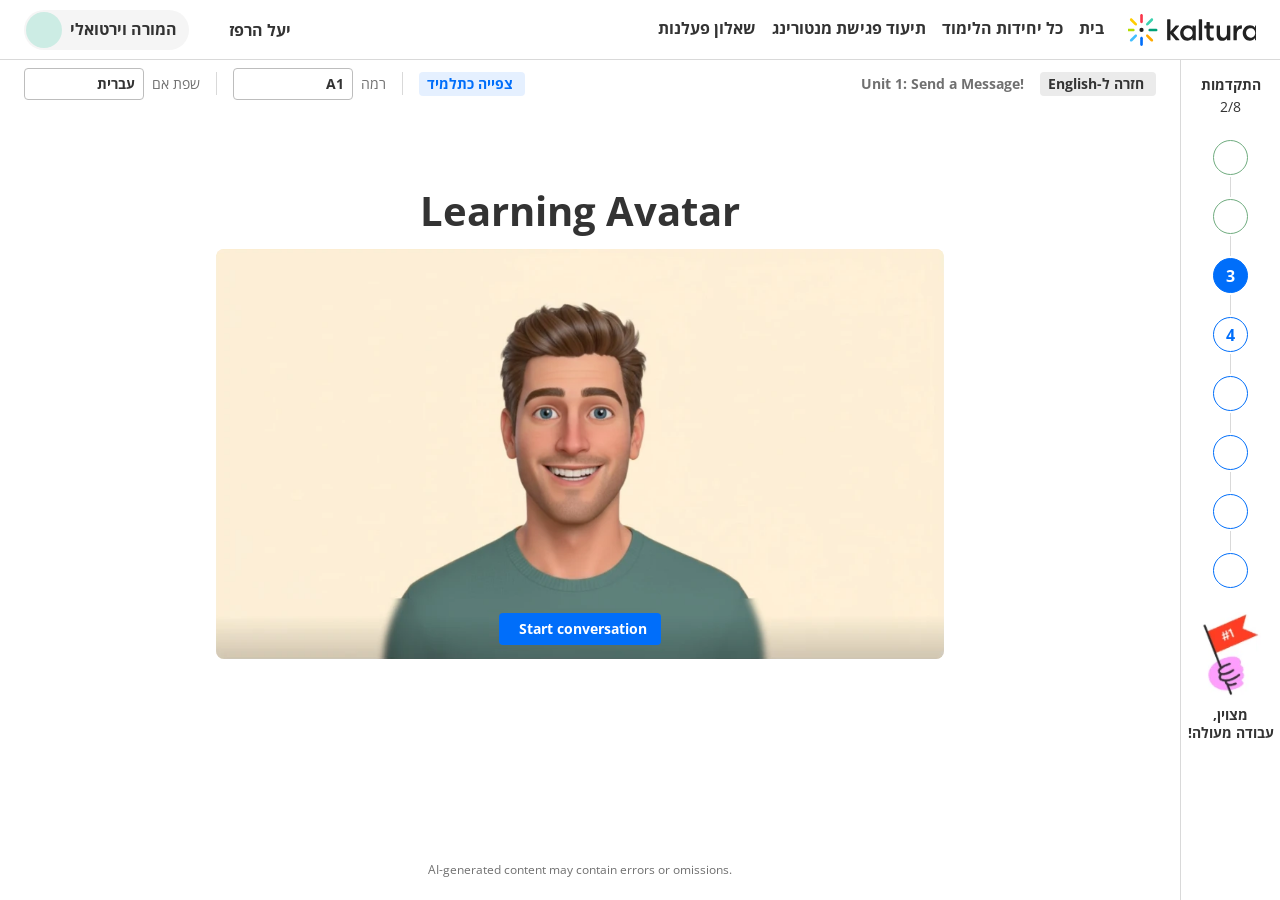
==== commit 5455de68: "Lesson bar: level and native language as dropdowns with restart note - Level (A1-B2) and native lang" ====
--- a/lesson.html
+++ b/lesson.html
@@ -61,25 +61,34 @@
           <div class="lesson-bar-spacer"></div>
           <span class="lesson-mode-pill"><ds-icon name="visible" size="16"></ds-icon><span>צפייה כתלמיד</span></span>
           <span class="lesson-bar-divider" aria-hidden="true"></span>
-          <!-- Student view settings (teacher previews as a student): level (DS segmented) and the student's native language (DS select) -->
+          <!-- Student view settings (teacher previews as a student): level and native language.
+               Both are DS selects; a note at the top of each menu says that switching restarts the unit. -->
           <div class="lesson-bar-group">
             <span class="lesson-bar-label" id="lesson-level-label">רמה</span>
-            <div class="ds-segmented" role="radiogroup" aria-labelledby="lesson-level-label">
-              <button class="ds-segmented-item" role="radio" aria-checked="true"><span>A1</span></button>
-              <button class="ds-segmented-item" role="radio" aria-checked="false"><span>A2</span></button>
-              <button class="ds-segmented-item" role="radio" aria-checked="false"><span>B1</span></button>
-              <button class="ds-segmented-item" role="radio" aria-checked="false"><span>B2</span></button>
+            <div class="ds-select-wrapper lesson-bar-select lesson-noted-select">
+              <button class="ds-select" aria-haspopup="listbox" aria-labelledby="lesson-level-label">
+                <span>A1</span>
+                <ds-icon class="ds-select-chevron" name="chevron-down" size="16"></ds-icon>
+              </button>
+              <div class="ds-select-menu" role="listbox">
+                <div class="lesson-menu-note"><ds-icon name="info-circle" size="16"></ds-icon><span>החלפת רמה תתחיל את היחידה מההתחלה</span></div>
+                <button class="ds-select-item" role="option" aria-selected="true" data-value="A1"><span class="ds-select-item-label">A1</span><ds-icon class="ds-select-item-trailing" name="check" size="16"></ds-icon></button>
+                <button class="ds-select-item" role="option" data-value="A2"><span class="ds-select-item-label">A2</span></button>
+                <button class="ds-select-item" role="option" data-value="B1"><span class="ds-select-item-label">B1</span></button>
+                <button class="ds-select-item" role="option" data-value="B2"><span class="ds-select-item-label">B2</span></button>
+              </div>
             </div>
           </div>
           <span class="lesson-bar-divider" aria-hidden="true"></span>
           <div class="lesson-bar-group">
             <span class="lesson-bar-label" id="lesson-lang-label">שפת אם</span>
-            <div class="ds-select-wrapper lesson-lang-select">
+            <div class="ds-select-wrapper lesson-bar-select lesson-noted-select">
               <button class="ds-select" aria-haspopup="listbox" aria-labelledby="lesson-lang-label">
                 <span>עברית</span>
                 <ds-icon class="ds-select-chevron" name="chevron-down" size="16"></ds-icon>
               </button>
               <div class="ds-select-menu" role="listbox">
+                <div class="lesson-menu-note"><ds-icon name="info-circle" size="16"></ds-icon><span>החלפת שפה תתחיל את היחידה מההתחלה</span></div>
                 <button class="ds-select-item" role="option" aria-selected="true" data-value="he"><span class="ds-select-item-label">עברית</span><ds-icon class="ds-select-item-trailing" name="check" size="16"></ds-icon></button>
                 <button class="ds-select-item" role="option" data-value="ar"><span class="ds-select-item-label">ערבית</span></button>
                 <button class="ds-select-item" role="option" data-value="en"><span class="ds-select-item-label">אנגלית</span></button>
@@ -92,6 +101,7 @@
     </div>
 
 
+
   </div>
 
   <script src="ds/ds-icons.js"></script>
--- a/app.css
+++ b/app.css
@@ -1857,28 +1857,47 @@
   background: var(--ds-tone-5);
 }
 
-/* ===== Prototype-only: RTL select menu as wide as its trigger (DS candidate) =====
+/* ===== Prototype-only: RTL select (DS candidate) =====
    The DS menu is a fixed 260px, anchored left, with left-aligned items (no RTL support).
-   Here it matches the trigger width, anchors to the start (right) edge and aligns items to the start. */
-/* Fixed trigger width so the longest option + check mark fit in the matching menu */
-.lesson-lang-select .ds-select {
-  width: calc(var(--ds-space-16) + var(--ds-space-10) + var(--ds-space-4)); /* 120px */
-}
-
-.lesson-lang-select .ds-select > span {
+   Here items align to the start (right), and the menu is sized per use below. */
+.lesson-bar-select .ds-select > span {
   flex: 1;
   text-align: start;
 }
 
-.lesson-lang-select .ds-select-menu {
-  width: 100%;
-  min-width: 0;
-  right: 0;
-  left: auto;
-}
-
-.lesson-lang-select .ds-select-item {
+.lesson-bar-select .ds-select-item {
   text-align: start;
+}
+
+/* Selects in the bar: fixed 120px trigger. A menu with a note is wider so the note fits,
+   and grows into the page (the triggers sit near the left edge). */
+.lesson-bar-select .ds-select {
+  width: calc(var(--ds-space-16) + var(--ds-space-10) + var(--ds-space-4)); /* 120px */
+}
+
+.lesson-noted-select .ds-select-menu {
+  width: calc(var(--ds-space-16) * 3.5); /* 224px */
+  left: 0;
+  right: auto;
+}
+
+/* ===== Prototype-only: note at the top of a select menu (DS candidate) =====
+   The DS menu has no slot for a hint. Tone 7 box, small text, info icon. */
+.lesson-menu-note {
+  display: flex;
+  align-items: flex-start;
+  gap: var(--ds-space-1-5);
+  margin: 0 var(--ds-space-2) var(--ds-space-1);
+  padding: var(--ds-space-2);
+  border-radius: var(--ds-roundness-1);
+  background: var(--ds-tone-7);
+  color: var(--ds-tone-2);
+  font-size: var(--ds-font-size-3);
+  line-height: var(--ds-line-height-16);
+}
+
+.lesson-menu-note ds-icon {
+  flex-shrink: 0;
 }
 
 .lesson-frame {
